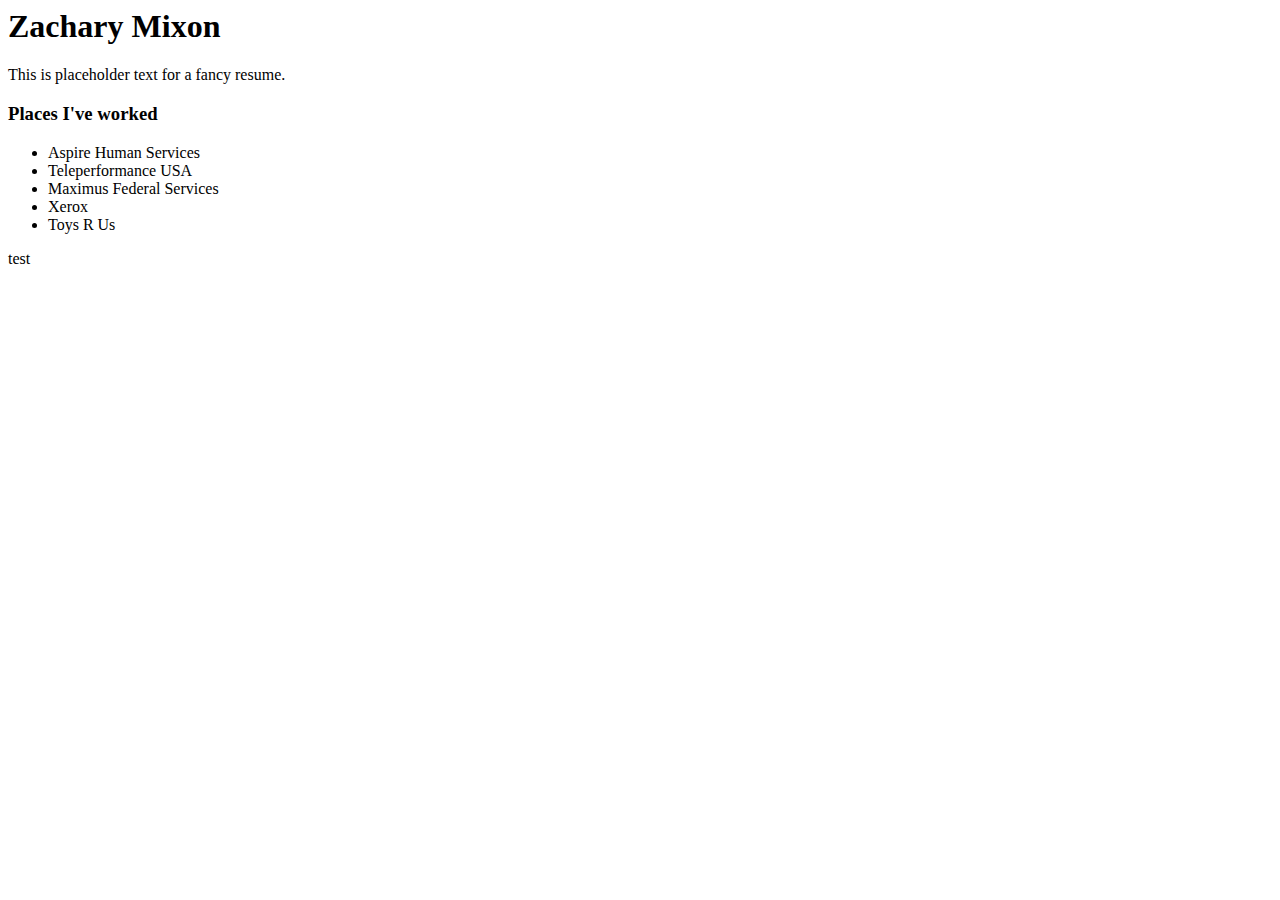
==== index.html @ b0106aad "testing something" ====
<html>
<head>
    <meta charset="UTF-8">
    <title>My Resume</title>
</head>
<body>
    <h1>Zachary Mixon</h1>
    <p>This is placeholder text for a fancy resume.</p>
    <h3>Places I've worked</h3>
    <ul>
        <li>Aspire Human Services</li>
        <li>Teleperformance USA</li>
        <li>Maximus Federal Services</li>
        <li>Xerox</li>
        <li>Toys R Us</li>
    </ul>
    <p>test</p>
</body>
</html>
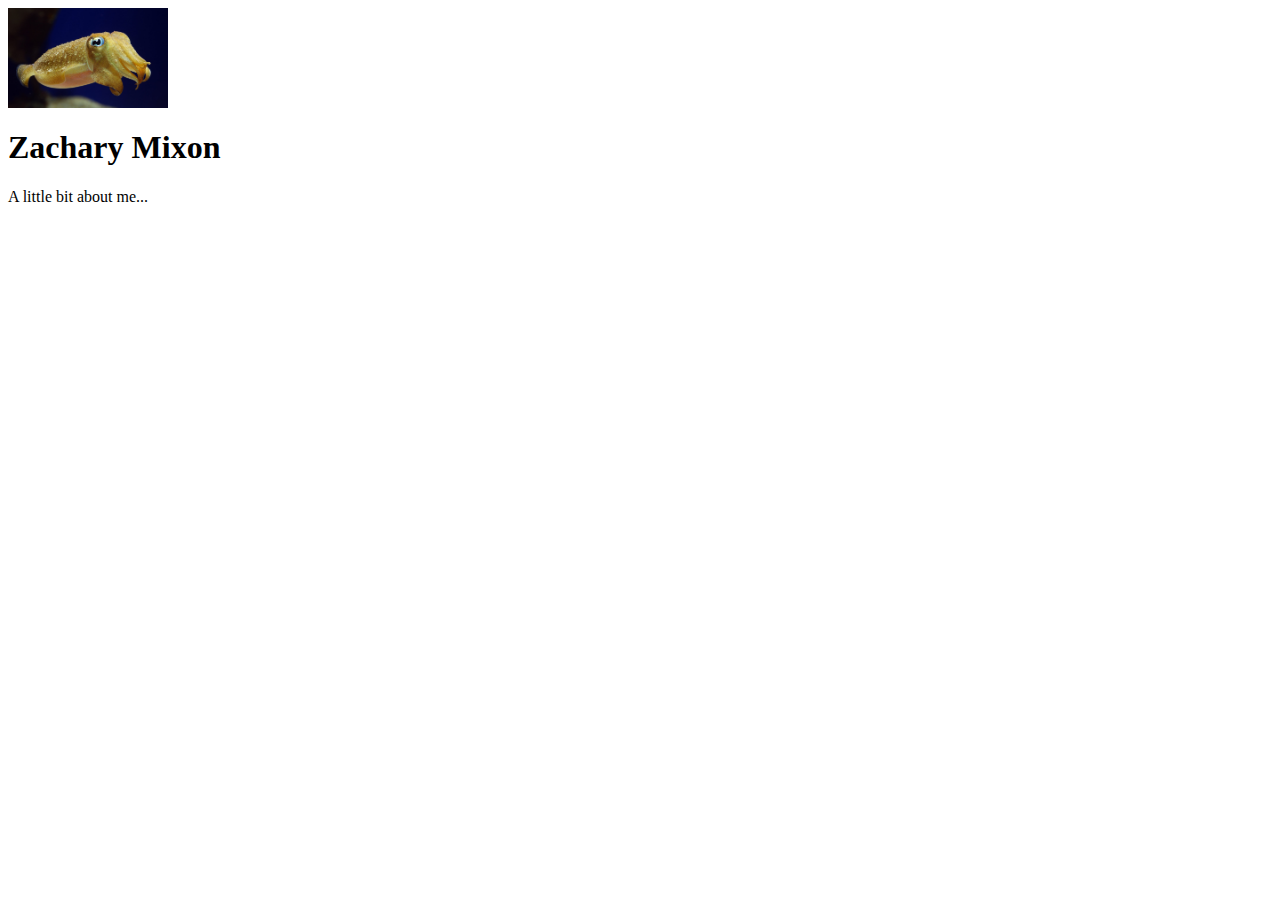
==== commit fa317725: "renamed the image" ====
--- a/index.html
+++ b/index.html
@@ -4,16 +4,10 @@
     <title>My Resume</title>
 </head>
 <body>
-    <h1>Zachary Mixon</h1>
-    <p>This is placeholder text for a fancy resume.</p>
-    <h3>Places I've worked</h3>
-    <ul>
-        <li>Aspire Human Services</li>
-        <li>Teleperformance USA</li>
-        <li>Maximus Federal Services</li>
-        <li>Xerox</li>
-        <li>Toys R Us</li>
-    </ul>
-    <p>test</p>
+    <section id="about">
+        <img src="assets/img/thatMe.jpg" height="100px" alt="Profile Picture" />
+        <h1>Zachary Mixon</h1>
+        <p>A little bit about me...</p>
+    </section>
 </body>
 </html>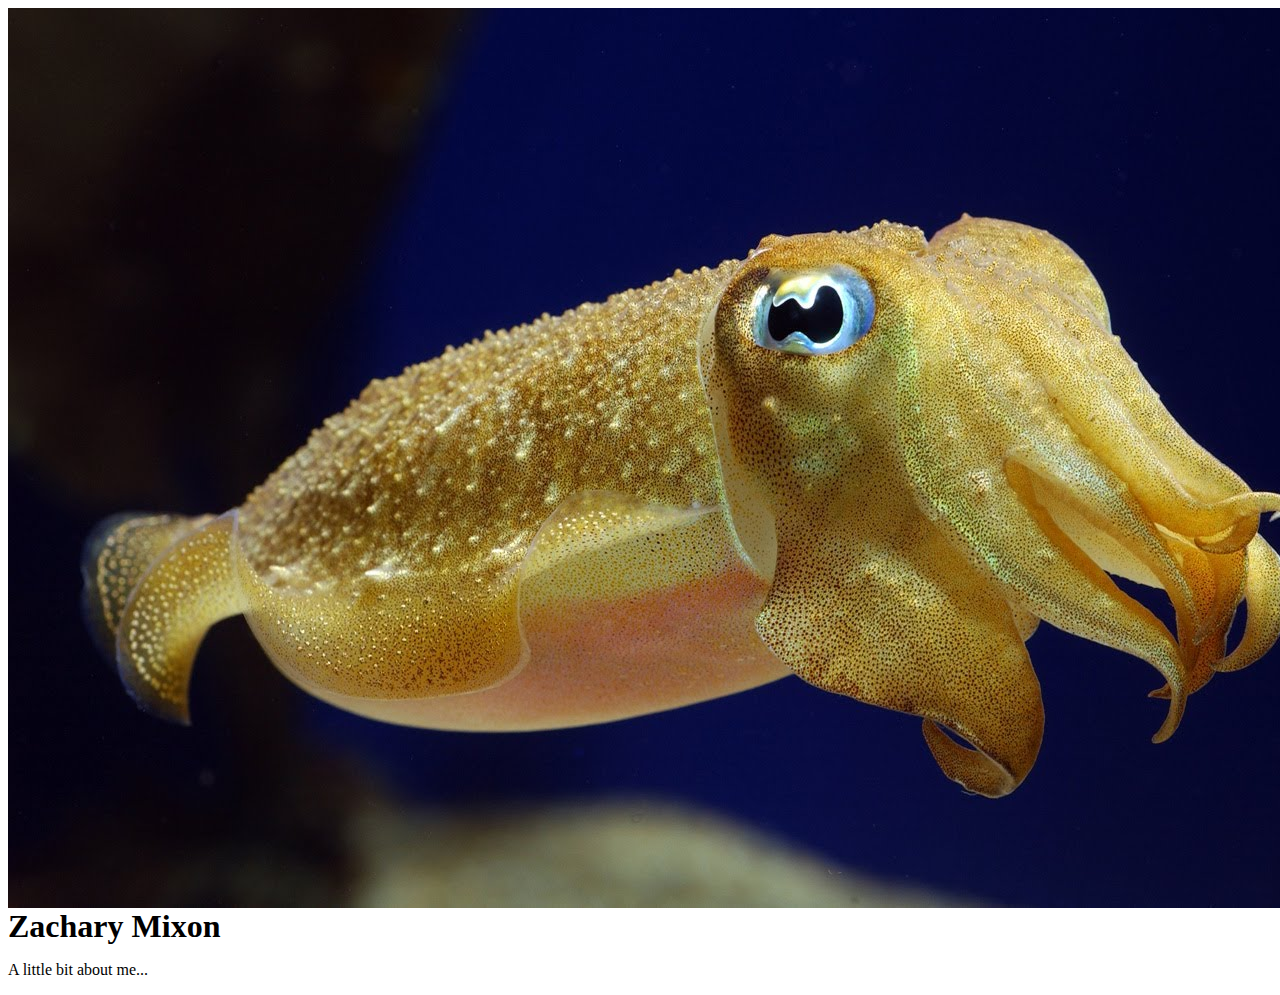
==== commit 4aa14f38: "Minor fix to href" ====
--- a/index.html
+++ b/index.html
@@ -2,12 +2,16 @@
 <head>
     <meta charset="UTF-8">
     <title>My Resume</title>
+    <link rel="stylesheet" href="/assets/styles/style.css">
 </head>
 <body>
-    <section id="about">
-        <img src="assets/img/thatMe.jpg" height="100px" alt="Profile Picture" />
-        <h1>Zachary Mixon</h1>
+    <section name="about">
+        <div class="about">
+            <img class="profile-picture" src="/assets/img/thatMe.jpg" alt="Profile Picture" />
+            <h1 style="display: inline;">Zachary Mixon</h1>
+        </div>
         <p>A little bit about me...</p>
+        
     </section>
 </body>
 </html>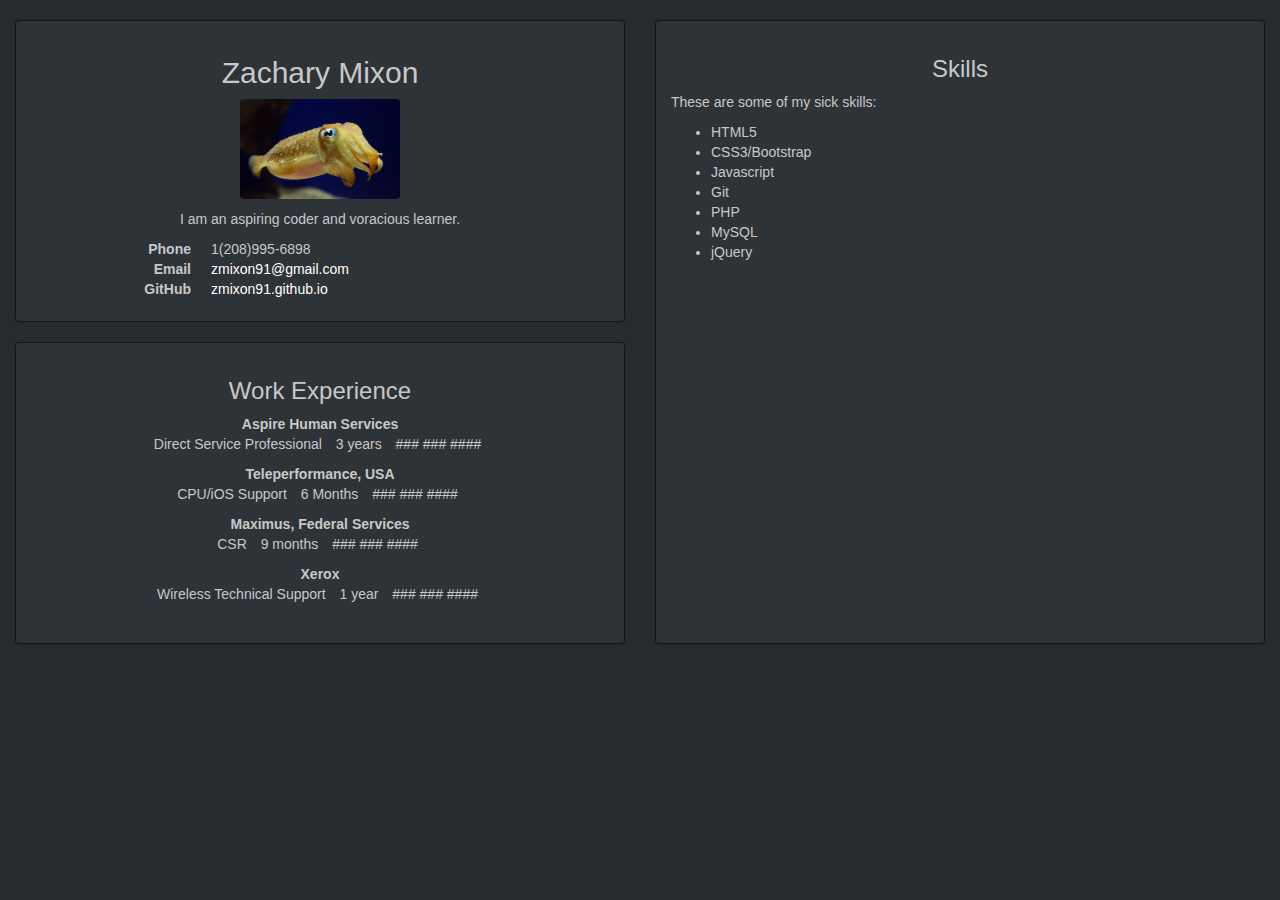
==== commit 404775bf: "Merge pull request #3 from Zmixon91/master" ====
--- a/index.html
+++ b/index.html
@@ -1,17 +1,116 @@
 <html>
+
 <head>
+
     <meta charset="UTF-8">
-    <title>My Resume</title>
-    <link rel="stylesheet" href="/assets/styles/style.css">
+    <title>Resume - Zachary Mixon</title>
+    <!-- Latest compiled and minified CSS -->
+    <link rel="stylesheet" href="assets/styles/custom.bootstrap.css">
+    <link rel="stylesheet" href="assets/styles/style.css">
+
 </head>
+
 <body>
-    <section name="about">
-        <div class="about">
-            <img class="profile-picture" src="/assets/img/thatMe.jpg" alt="Profile Picture" />
-            <h1 style="display: inline;">Zachary Mixon</h1>
+
+    <!--Open Site container-->
+    <div class="container-fluid">
+
+        <!--Open Content container-->
+        <div class="row">
+            <br />
+
+            <!--Col A-->
+            <div class="col-md-6">
+                <!--Open About/Contact container-->
+                <div class="panel panel-default">
+                    <div class="panel-body my-about">
+                        <div class="h2 text-center">Zachary Mixon</div>
+                        <img src="assets/img/thatMe.jpg" alt="IMAGE HERE" class="my-img" />
+                        <p class="strong text-center">I am an aspiring coder and voracious learner.</p>
+                        <dl class="dl-horizontal">
+                            <dt>Phone</dt>
+                            <dd>1(208)995-6898</dd>
+                            <dt>Email</dt>
+                            <dd><a href="mailto:zmixon91@gmail.com">zmixon91@gmail.com</a></dd>
+                            <dt>GitHub</dt>
+                            <dd><a href="http://zmixon91.github.io/resume/index.html">zmixon91.github.io</a></dd>
+                        </dl>
+                    </div>
+                </div>
+                <div class="row">
+                    <div class="col-md-12">
+                        <!--Open About/Contact container-->
+                        <div class="panel panel-default">
+                            <div class="panel-body my-experience text-center">
+                                <div class="h3">Work Experience</div>
+                                <p>
+                                    <dl class="row">
+                                        <dt class="col-md-6 col-md-offset-3">Aspire Human Services</dt>
+                                        <dd class="row">
+                                            <ul class="list-inline">
+                                                <li>Direct Service Professional</li>
+                                                <li>3 years</li>
+                                                <li>### ### ####</li>
+                                            </ul>
+                                        </dd>
+                                        <dt>Teleperformance, USA</dt>
+                                        <dd>
+                                            <ul class="list-inline">
+                                                <li>CPU/iOS Support</li>
+                                                <li>6 Months</li>
+                                                <li>### ### ####</li>
+                                            </ul>
+                                        </dd>
+                                        <dt>Maximus, Federal Services</dt>
+                                        <dd>
+                                            <ul class="list-inline">
+                                                <li>CSR</li>
+                                                <li>9 months</li>
+                                                <li>### ### ####</li>
+                                            </ul>
+                                        </dd>
+                                        <dt>Xerox</dt>
+                                        <dd>
+                                            <ul class="list-inline">
+                                                <li>Wireless Technical Support</li>
+                                                <li>1 year</li>
+                                                <li>### ### ####</li>
+                                            </ul>
+                                        </dd>
+                                    </dl>
+                                </p>
+                            </div>
+                        </div>
+                    </div>
+                </div>
+            </div>
+
+            <!--Col B-->
+            <div class="col-md-6">
+                <!--Open About/Contact container-->
+                <div class="panel panel-default">
+                    <div class="panel-body my-skills">
+                        <div class="h3 text-center">Skills</div>
+                        <p>
+                            These are some of my sick skills:
+                            <ul>
+                                <li>HTML5</li>
+                                <li>CSS3/Bootstrap</li>
+                                <li>Javascript</li>
+                                <li>Git</li>
+                                <li>PHP</li>
+                                <li>MySQL</li>
+                                <li>jQuery</li>
+                            </ul>
+                        </p>
+                    </div>
+                </div>
+            </div>
+
         </div>
-        <p>A little bit about me...</p>
-        
-    </section>
+
+    </div>
+
 </body>
+
 </html>--- a/assets/styles/style.css
+++ b/assets/styles/style.css
@@ -0,0 +1,21 @@
+.my-img {
+    border-radius: 3%;
+    height: 100px;
+    /*width: 100px;*/
+    display: block;
+    margin-left: auto;
+    margin-right: auto;
+    margin-bottom: 10px;
+}
+.my-about {
+    min-height: 300px;
+    max-height: 300px;
+}
+.my-experience {
+    min-height: 300px;
+    max-height: 300px;
+}
+.my-skills {
+    min-height: 621.5px;
+    max-height: 621.5px;
+}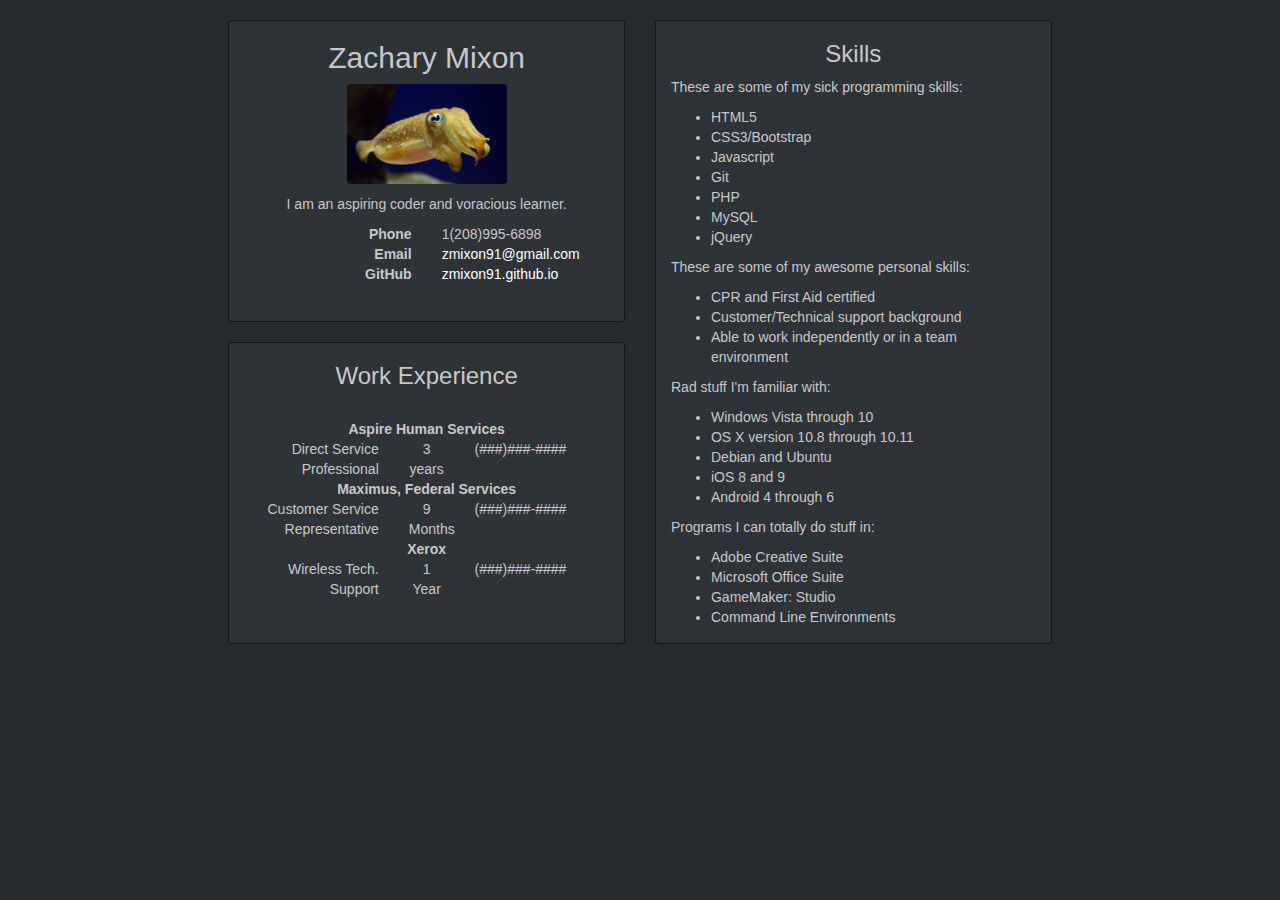
==== commit 46fa6d14: "I actually don't remember what I did. Go me." ====
--- a/index.html
+++ b/index.html
@@ -20,21 +20,33 @@
             <br />
 
             <!--Col A-->
-            <div class="col-md-6">
+            <div class="col-md-6 col-lg-4 col-lg-offset-2">
                 <!--Open About/Contact container-->
                 <div class="panel panel-default">
                     <div class="panel-body my-about">
                         <div class="h2 text-center">Zachary Mixon</div>
                         <img src="assets/img/thatMe.jpg" alt="IMAGE HERE" class="my-img" />
-                        <p class="strong text-center">I am an aspiring coder and voracious learner.</p>
-                        <dl class="dl-horizontal">
-                            <dt>Phone</dt>
-                            <dd>1(208)995-6898</dd>
-                            <dt>Email</dt>
-                            <dd><a href="mailto:zmixon91@gmail.com">zmixon91@gmail.com</a></dd>
-                            <dt>GitHub</dt>
-                            <dd><a href="http://zmixon91.github.io/resume/index.html">zmixon91.github.io</a></dd>
-                        </dl>
+                        <p class="text-center hidden-xs">I am an aspiring coder and voracious learner.</p>
+                        <p class="text-center my-p visible-xs">I am an aspiring coder and voracious learner.</p>
+                        <div class="row">
+                            <div class="col-xs-6 my-list-item text-right">
+                                <ul class="list-unstyled">
+                                    <li>Phone</li>
+                                    <li>Email</li>
+                                    <li>GitHub</li>
+                                </ul>
+                            </div>
+                            <div class="col-xs-6">
+                                <ul class="list-unstyled">
+                                    <li class="hidden-xs">1(208)995-6898</li>
+                                    <li class="visible-xs">2089956898</li>
+                                    <li class="hidden-xs"><a href="mailto:zmixon91@gmail.com">zmixon91@gmail.com</a></li>
+                                    <li class="visible-xs"><a href="mailto:zmixon91@gmail.com">Link</a></li>
+                                    <li class="hidden-xs"><a href="http://zmixon91.github.io/resume/index.html">zmixon91.github.io</a></li>
+                                    <li class="visible-xs"><a href="http://zmixon91.github.io/resume/index.html">Link</a></li>
+                                </ul>
+                            </div>
+                        </div>
                     </div>
                 </div>
                 <div class="row">
@@ -43,42 +55,56 @@
                         <div class="panel panel-default">
                             <div class="panel-body my-experience text-center">
                                 <div class="h3">Work Experience</div>
-                                <p>
-                                    <dl class="row">
-                                        <dt class="col-md-6 col-md-offset-3">Aspire Human Services</dt>
-                                        <dd class="row">
-                                            <ul class="list-inline">
-                                                <li>Direct Service Professional</li>
-                                                <li>3 years</li>
-                                                <li>### ### ####</li>
-                                            </ul>
-                                        </dd>
-                                        <dt>Teleperformance, USA</dt>
-                                        <dd>
-                                            <ul class="list-inline">
-                                                <li>CPU/iOS Support</li>
-                                                <li>6 Months</li>
-                                                <li>### ### ####</li>
-                                            </ul>
-                                        </dd>
-                                        <dt>Maximus, Federal Services</dt>
-                                        <dd>
-                                            <ul class="list-inline">
-                                                <li>CSR</li>
-                                                <li>9 months</li>
-                                                <li>### ### ####</li>
-                                            </ul>
-                                        </dd>
-                                        <dt>Xerox</dt>
-                                        <dd>
-                                            <ul class="list-inline">
-                                                <li>Wireless Technical Support</li>
-                                                <li>1 year</li>
-                                                <li>### ### ####</li>
-                                            </ul>
-                                        </dd>
-                                    </dl>
-                                </p>
+                                <dl class="row">
+                                    <div class="my-work2"></div>
+                                    <dt class="clearfix text-center">Aspire Human Services</dt>
+                                    <dd>
+                                        <div class="col-xs-5 text-right">
+                                            <span class="hidden-xs">Direct Service Professional</span>
+                                            <span class="visible-xs">DSP</span>
+                                        </div>
+                                        <div class="col-xs-2 text-center">
+                                            <span class="hidden-xs">3 years</span>
+                                            <span class="visible-xs">3Y</span>
+                                        </div>
+                                        <div class="col-xs-5  text-left">
+                                            <span class="hidden-xs">(###)###-####</span>
+                                            <span class="visible-xs"><a href="tel:">(#)</a></span>
+                                        </div>
+                                    </dd>
+                                    <div class="my-work"></div>
+                                    <dt class="clearfix text-center">Maximus, Federal Services</dt>
+                                    <dd>
+                                        <div class="col-xs-5 text-right">
+                                            <span class="hidden-xs">Customer Service Representative</span>
+                                            <span class="visible-xs">CSR</span>
+                                        </div>
+                                        <div class="col-xs-2 text-center">
+                                            <span class="hidden-xs">9 Months</span>
+                                            <span class="visible-xs">9M</span>
+                                        </div>
+                                        <div class="col-xs-5 text-left">
+                                            <span class="hidden-xs">(###)###-####</span>
+                                            <span class="visible-xs"><a href="tel:">(#)</a></span>
+                                        </div>
+                                    </dd>
+                                    <div class="my-work"></div>
+                                    <dt class="clearfix text-center">Xerox</dt>
+                                    <dd>
+                                        <div class="col-xs-5 text-right">
+                                            <span class="hidden-xs">Wireless Tech. Support</span>
+                                            <span class="visible-xs">TS</span>
+                                        </div>
+                                        <div class="col-xs-2 text-center">
+                                            <span class="hidden-xs">1 Year</span>
+                                            <span class="visible-xs">1Y</span>
+                                        </div>
+                                        <div class="col-xs-5 text-left">
+                                            <span class="hidden-xs">(###)###-####</span>
+                                            <span class="visible-xs"><a href="tel:">(#)</a></span>
+                                        </div>
+                                    </dd>
+                                </dl>
                             </div>
                         </div>
                     </div>
@@ -86,13 +112,13 @@
             </div>
 
             <!--Col B-->
-            <div class="col-md-6">
+            <div class="col-md-6 col-lg-4">
                 <!--Open About/Contact container-->
                 <div class="panel panel-default">
                     <div class="panel-body my-skills">
                         <div class="h3 text-center">Skills</div>
                         <p>
-                            These are some of my sick skills:
+                            These are some of my sick programming skills:
                             <ul>
                                 <li>HTML5</li>
                                 <li>CSS3/Bootstrap</li>
@@ -101,6 +127,33 @@
                                 <li>PHP</li>
                                 <li>MySQL</li>
                                 <li>jQuery</li>
+                            </ul>
+                        </p>
+                        <p>
+                            These are some of my awesome personal skills:
+                            <ul>
+                                <li>CPR and First Aid certified</li>
+                                <li>Customer/Technical support background</li>
+                                <li>Able to work independently or in a team environment</li>
+                            </ul>
+                        </p>
+                        <p>
+                            Rad stuff I'm familiar with:
+                            <ul>
+                                <li>Windows Vista through 10</li>
+                                <li>OS X version 10.8 through 10.11</li>
+                                <li>Debian and Ubuntu</li>
+                                <li>iOS 8 and 9</li>
+                                <li>Android 4 through 6</li>
+                            </ul>
+                        </p>
+                        <p>
+                            Programs I can totally do stuff in:
+                            <ul>
+                                <li>Adobe Creative Suite</li>
+                                <li>Microsoft Office Suite</li>
+                                <li>GameMaker: Studio</li>
+                                <li>Command Line Environments</li>
                             </ul>
                         </p>
                     </div>
--- a/assets/styles/style.css
+++ b/assets/styles/style.css
@@ -1,7 +1,6 @@
 .my-img {
     border-radius: 3%;
     height: 100px;
-    /*width: 100px;*/
     display: block;
     margin-left: auto;
     margin-right: auto;
@@ -10,12 +9,27 @@
 .my-about {
     min-height: 300px;
     max-height: 300px;
+    padding-top: 0px;
 }
 .my-experience {
     min-height: 300px;
     max-height: 300px;
+    padding-top: 0px;
 }
 .my-skills {
     min-height: 621.5px;
     max-height: 621.5px;
+    padding-top: 0px;
+}
+.my-list-item {
+    font-weight: bold;
+}
+.my-work {
+    margin-top: 40px;
+}
+.my-work2 {
+    margin-top: 20px;
+}
+.my-p {
+    margin-bottom: 0px !important;
 }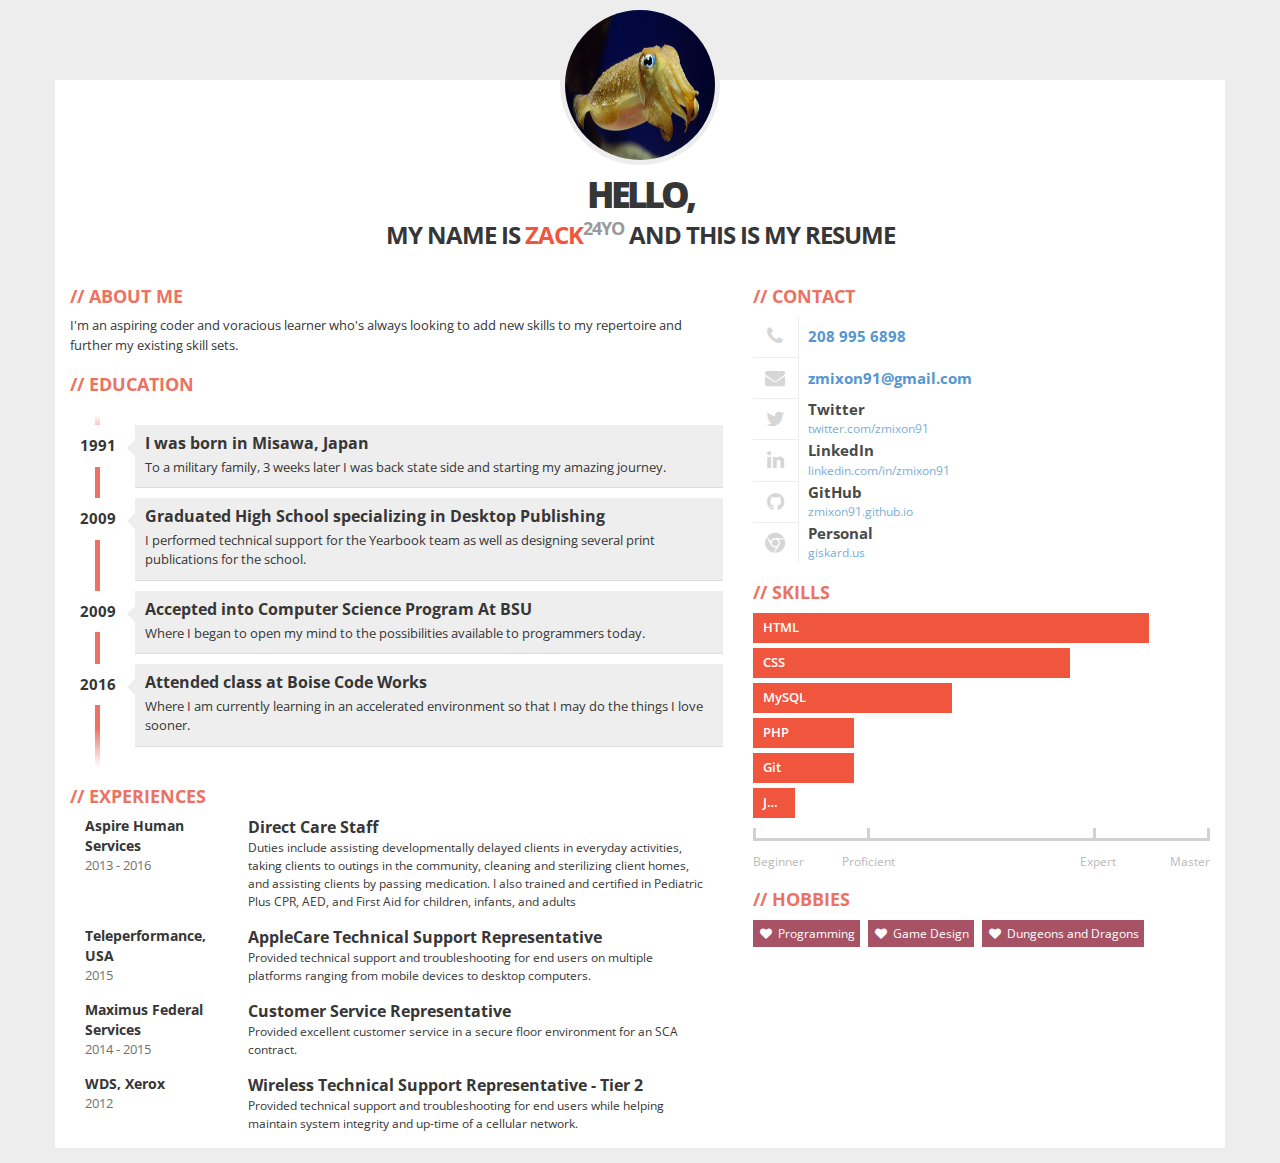
==== commit 9ebbc8d0: "Borrowed a theme, old design was neat but not appealing" ====
--- a/index.html
+++ b/index.html
@@ -1,169 +1,185 @@
-<html>
-
-<head>
-
-    <meta charset="UTF-8">
+<!DOCTYPE html>
+<html lang="en">
+  <head>
+    <meta charset="utf-8">
+    <meta http-equiv="X-UA-Compatible" content="IE=edge,chrome=1" />
+    <meta name="viewport" content="width=device-width, initial-scale=1">
     <title>Resume - Zachary Mixon</title>
-    <!-- Latest compiled and minified CSS -->
-    <link rel="stylesheet" href="assets/styles/custom.bootstrap.css">
-    <link rel="stylesheet" href="assets/styles/style.css">
-
-</head>
-
-<body>
-
-    <!--Open Site container-->
-    <div class="container-fluid">
-
-        <!--Open Content container-->
-        <div class="row">
-            <br />
-
-            <!--Col A-->
-            <div class="col-md-6 col-lg-4 col-lg-offset-2">
-                <!--Open About/Contact container-->
-                <div class="panel panel-default">
-                    <div class="panel-body my-about">
-                        <div class="h2 text-center">Zachary Mixon</div>
-                        <img src="assets/img/thatMe.jpg" alt="IMAGE HERE" class="my-img" />
-                        <p class="text-center hidden-xs">I am an aspiring coder and voracious learner.</p>
-                        <p class="text-center my-p visible-xs">I am an aspiring coder and voracious learner.</p>
-                        <div class="row">
-                            <div class="col-xs-6 my-list-item text-right">
-                                <ul class="list-unstyled">
-                                    <li>Phone</li>
-                                    <li>Email</li>
-                                    <li>GitHub</li>
-                                </ul>
-                            </div>
-                            <div class="col-xs-6">
-                                <ul class="list-unstyled">
-                                    <li class="hidden-xs">1(208)995-6898</li>
-                                    <li class="visible-xs">2089956898</li>
-                                    <li class="hidden-xs"><a href="mailto:zmixon91@gmail.com">zmixon91@gmail.com</a></li>
-                                    <li class="visible-xs"><a href="mailto:zmixon91@gmail.com">Link</a></li>
-                                    <li class="hidden-xs"><a href="http://zmixon91.github.io/resume/index.html">zmixon91.github.io</a></li>
-                                    <li class="visible-xs"><a href="http://zmixon91.github.io/resume/index.html">Link</a></li>
-                                </ul>
-                            </div>
-                        </div>
-                    </div>
+    <link href="assets/styles/bootstrap.min.css" rel="stylesheet">
+    <link rel="stylesheet" href="https://maxcdn.bootstrapcdn.com/font-awesome/4.5.0/css/font-awesome.min.css">
+    <link href="assets/styles/main.css" rel="stylesheet">
+    <!--[if lt IE 9]>
+      <script src="js/html5shiv.js"></script>
+      <script src="js/respond.min.js"></script>
+    <![endif]-->
+  </head>
+  <body>
+    <div class="container">
+      <div class="row">
+        <div class="col-xs-12">
+          <div id="photo-header" class="text-center">
+            <!-- PHOTO (AVATAR) -->
+            <div id="photo">
+              <img src="assets/img/thatMe.jpg" alt="avatar">
+            </div>
+            <div id="text-header">
+              <h1>Hello,<br> my name is <span>Zack</span><sup>24yo</sup> and this is my resume</h1>
+            </div>
+          </div>
+        </div>
+      </div>
+      <div class="row">
+        <div class="col-xs-12 col-sm-7">
+          <!-- ABOUT ME -->
+          <div class="box">
+            <h2>About Me</h2>
+            <p>I'm an aspiring coder and voracious learner who's always looking to add new skills to my repertoire and further my existing skill sets.</p>
+          </div>
+          <!-- EDUCATION -->
+          <div class="box">
+            <h2>Education</h2>
+            <ul id="education" class="clearfix">
+              <li>
+                <div class="year pull-left">1991</div>
+                <div class="description pull-right">
+                  <h3>I was born in Misawa, Japan</h3>
+                  <p>To a military family, 3 weeks later I was back state side and starting my amazing journey.</p>
                 </div>
-                <div class="row">
-                    <div class="col-md-12">
-                        <!--Open About/Contact container-->
-                        <div class="panel panel-default">
-                            <div class="panel-body my-experience text-center">
-                                <div class="h3">Work Experience</div>
-                                <dl class="row">
-                                    <div class="my-work2"></div>
-                                    <dt class="clearfix text-center">Aspire Human Services</dt>
-                                    <dd>
-                                        <div class="col-xs-5 text-right">
-                                            <span class="hidden-xs">Direct Service Professional</span>
-                                            <span class="visible-xs">DSP</span>
-                                        </div>
-                                        <div class="col-xs-2 text-center">
-                                            <span class="hidden-xs">3 years</span>
-                                            <span class="visible-xs">3Y</span>
-                                        </div>
-                                        <div class="col-xs-5  text-left">
-                                            <span class="hidden-xs">(###)###-####</span>
-                                            <span class="visible-xs"><a href="tel:">(#)</a></span>
-                                        </div>
-                                    </dd>
-                                    <div class="my-work"></div>
-                                    <dt class="clearfix text-center">Maximus, Federal Services</dt>
-                                    <dd>
-                                        <div class="col-xs-5 text-right">
-                                            <span class="hidden-xs">Customer Service Representative</span>
-                                            <span class="visible-xs">CSR</span>
-                                        </div>
-                                        <div class="col-xs-2 text-center">
-                                            <span class="hidden-xs">9 Months</span>
-                                            <span class="visible-xs">9M</span>
-                                        </div>
-                                        <div class="col-xs-5 text-left">
-                                            <span class="hidden-xs">(###)###-####</span>
-                                            <span class="visible-xs"><a href="tel:">(#)</a></span>
-                                        </div>
-                                    </dd>
-                                    <div class="my-work"></div>
-                                    <dt class="clearfix text-center">Xerox</dt>
-                                    <dd>
-                                        <div class="col-xs-5 text-right">
-                                            <span class="hidden-xs">Wireless Tech. Support</span>
-                                            <span class="visible-xs">TS</span>
-                                        </div>
-                                        <div class="col-xs-2 text-center">
-                                            <span class="hidden-xs">1 Year</span>
-                                            <span class="visible-xs">1Y</span>
-                                        </div>
-                                        <div class="col-xs-5 text-left">
-                                            <span class="hidden-xs">(###)###-####</span>
-                                            <span class="visible-xs"><a href="tel:">(#)</a></span>
-                                        </div>
-                                    </dd>
-                                </dl>
-                            </div>
-                        </div>
-                    </div>
+              </li>
+              <li>
+                <div class="year pull-left">2009</div>
+                <div class="description pull-right">
+                  <h3>Graduated High School specializing in Desktop Publishing</h3>
+                  <p>I performed technical support for the Yearbook team as well as designing several print publications for the school.</p>
                 </div>
+              </li>
+              <li>
+                <div class="year pull-left">2009</div>
+                <div class="description pull-right">
+                  <h3>Accepted into Computer Science Program At BSU</h3>
+                  <p>Where I began to open my mind to the possibilities available to programmers today.</p>
+                </div>
+              </li>
+              <li>
+                <div class="year pull-left">2016</div>
+                <div class="description pull-right">
+                  <h3>Attended class at Boise Code Works</h3>
+                  <p>Where I am currently learning in an accelerated environment so that I may do the things I love sooner.</p>
+                </div>
+              </li>
+            </ul>
+          </div>
+          <!-- EXPERIENCES -->
+          <div class="box">
+            <h2>Experiences</h2>
+            <div class="job clearfix">
+              <div class="col-xs-3">
+                <div class="where">Aspire Human Services</div>
+                <div class="year">2013 - 2016</div>
+              </div>
+              <div class="col-xs-9">
+                <div class="profession">Direct Care Staff</div>
+                <div class="description">Duties include assisting developmentally delayed clients in everyday activities, taking clients to outings in the community, cleaning and sterilizing client homes, and assisting clients by passing medication. I also trained and certified in Pediatric Plus CPR, AED, and First Aid for children, infants, and adults</div>
+              </div>
             </div>
-
-            <!--Col B-->
-            <div class="col-md-6 col-lg-4">
-                <!--Open About/Contact container-->
-                <div class="panel panel-default">
-                    <div class="panel-body my-skills">
-                        <div class="h3 text-center">Skills</div>
-                        <p>
-                            These are some of my sick programming skills:
-                            <ul>
-                                <li>HTML5</li>
-                                <li>CSS3/Bootstrap</li>
-                                <li>Javascript</li>
-                                <li>Git</li>
-                                <li>PHP</li>
-                                <li>MySQL</li>
-                                <li>jQuery</li>
-                            </ul>
-                        </p>
-                        <p>
-                            These are some of my awesome personal skills:
-                            <ul>
-                                <li>CPR and First Aid certified</li>
-                                <li>Customer/Technical support background</li>
-                                <li>Able to work independently or in a team environment</li>
-                            </ul>
-                        </p>
-                        <p>
-                            Rad stuff I'm familiar with:
-                            <ul>
-                                <li>Windows Vista through 10</li>
-                                <li>OS X version 10.8 through 10.11</li>
-                                <li>Debian and Ubuntu</li>
-                                <li>iOS 8 and 9</li>
-                                <li>Android 4 through 6</li>
-                            </ul>
-                        </p>
-                        <p>
-                            Programs I can totally do stuff in:
-                            <ul>
-                                <li>Adobe Creative Suite</li>
-                                <li>Microsoft Office Suite</li>
-                                <li>GameMaker: Studio</li>
-                                <li>Command Line Environments</li>
-                            </ul>
-                        </p>
-                    </div>
-                </div>
+            <div class="job clearfix">
+              <div class="col-xs-3">
+                <div class="where">Teleperformance, USA</div>
+                <div class="year">2015</div>
+              </div>
+              <div class="col-xs-9">
+                <div class="profession">AppleCare Technical Support Representative</div>
+                <div class="description">Provided technical support and troubleshooting for end users on multiple platforms ranging from mobile devices to desktop computers.</div>
+              </div>
             </div>
-
+            <div class="job clearfix">
+              <div class="col-xs-3">
+                <div class="where">Maximus Federal Services</div>
+                <div class="year">2014 - 2015</div>
+              </div>
+              <div class="col-xs-9">
+                <div class="profession">Customer Service Representative</div>
+                <div class="description">Provided excellent customer service in a secure floor environment for an SCA contract.</div>
+              </div>
+            </div>
+            <div class="job clearfix">
+              <div class="col-xs-3">
+                <div class="where">WDS, Xerox</div>
+                <div class="year">2012</div>
+              </div>
+              <div class="col-xs-9">
+                <div class="profession">Wireless Technical Support Representative - Tier 2</div>
+                <div class="description">Provided technical support and troubleshooting for end users while helping maintain system integrity and up-time of a cellular network.</div>
+              </div>
+            </div>
+          </div>
         </div>
-
+        <div class="col-xs-12 col-sm-5">
+          <!-- CONTACT -->
+          <div class="box clearfix">
+            <h2>Contact</h2>
+            <div class="contact-item">
+              <div class="icon pull-left text-center"><span class="fa fa-phone fa-fw"></span></div>
+              <div class="title only pull-right"><a href="tel:12089956898">208 995 6898</a></div>
+            </div>
+            <div class="contact-item">
+              <div class="icon pull-left text-center"><span class="fa fa-envelope fa-fw"></span></div>
+              <div class="title only pull-right"><a href="mailto:zmixon91@gmail.com">zmixon91@gmail.com</a></div>
+            </div>
+            <div class="contact-item">
+              <div class="icon pull-left text-center"><span class="fa fa-twitter fa-fw"></span></div>
+              <div class="title pull-right">Twitter</div>
+              <div class="description pull-right"><a href="https://www.twitter.com/zmixon91">twitter.com/zmixon91</a></div>
+            </div>
+            <div class="contact-item">
+              <div class="icon pull-left text-center"><span class="fa fa-linkedin fa-fw"></span></div>
+              <div class="title pull-right">LinkedIn</div>
+              <div class="description pull-right"><a href="https://www.linkedin.com/in/zmixon91">linkedin.com/in/zmixon91</a></div>
+            </div>
+            <div class="contact-item">
+              <div class="icon pull-left text-center"><span class="fa fa-github fa-fw"></span></div>
+              <div class="title pull-right">GitHub</div>
+              <div class="description pull-right"><a href="https://zmixon91.github.io">zmixon91.github.io</a></div>
+            </div>
+            <div class="contact-item">
+              <div class="icon pull-left text-center"><span class="fa fa-chrome fa-fw"></span></div>
+              <div class="title pull-right">Personal</div>
+              <div class="description pull-right"><a href="http://giskard.us">giskard.us</a></div>
+            </div>
+          </div>
+          <!-- SKILLS -->
+          <div class="box">
+            <h2>Skills</h2>
+            <div class="skills">
+              <div class="item-skills" data-percent="1.00">HTML</div>
+              <div class="item-skills" data-percent="0.80">CSS</div>
+              <div class="item-skills" data-percent="0.50">MySQL</div>
+              <div class="item-skills" data-percent="0.25">PHP</div>
+              <div class="item-skills" data-percent="0.25">Git</div>
+              <div class="item-skills" data-percent="0.10">JavaScript</div>
+              <div class="skills-legend clearfix">
+                <div class="legend-left legend">Beginner</div>
+                <div class="legend-left legend"><span>Proficient</span></div>
+                <div class="legend-right legend"><span>Expert</span></div>
+                <div class="legend-right legend">Master</div>
+              </div>
+            </div>
+          </div>
+          <!-- HOBBIES -->
+          <div class="box">
+            <h2>Hobbies</h2>
+            <div class="hobby">Programming</div>
+            <div class="hobby">Game Design</div>
+            <div class="hobby">Dungeons and Dragons</div>
+          </div>
+        </div>
+      </div>
     </div>
-
-</body>
-
+    <!-- JQUERY -->
+    <script src="assets/js/jquery.min.js"></script>
+    <!-- BOOTSTRAP -->
+    <script src="assets/js/bootstrap.min.js"></script>
+    <!-- SCRIPTS -->
+    <script src="assets/js/scripts.js"></script>
+  </body>
 </html>--- a/assets/styles/main.css
+++ b/assets/styles/main.css
@@ -0,0 +1,355 @@
+/*******************************************
+3ColorResume
+Author: office@kamsolutions.pl
+*******************************************/
+/*******************************************
+FONTS
+*******************************************/
+@import url(http://fonts.googleapis.com/css?family=Open+Sans:400,600,700,800);
+/*******************************************
+SETTINGS
+*******************************************/
+@charset "utf-8";
+@-webkit-viewport   { width: device-width; }
+@-moz-viewport      { width: device-width; }
+@-ms-viewport       { width: device-width; }
+@-o-viewport        { width: device-width; }
+@viewport           { width: device-width; }
+/*******************************************
+BODY
+*******************************************/
+body{
+  font-family: 'Open Sans', Arial, Tahoma;
+  font-weight: 400;
+  font-size: 1em;
+  color: #363636;
+  background: #ededed;
+}
+/*******************************************
+CONTAINER
+*******************************************/
+.container{
+  margin-top: 80px;
+  margin-bottom: 15px;
+  background: #fff;
+}
+/*******************************************
+PHOTO (AVATAR)
+*******************************************/
+#photo-header{
+  margin-top: -75px;
+}
+#photo{
+  width: 160px;
+  height: 160px;
+  border-radius: 50%;
+  overflow: hidden;
+  padding: 5px;
+  background: #ededed;
+  display: inline-block;
+}
+#photo img{
+  width: 150px;
+  height: 150px;
+  border-radius: 50%;
+}
+#text-header h1{
+  margin: 0;
+  padding: 0;
+  font-size: 2.4em;
+  font-weight: 700;
+  text-transform: uppercase;
+  letter-spacing: -1px;
+}
+#text-header h1::first-line{
+  font-size: 1.5em;
+  letter-spacing: -4px;
+  font-weight: 800;
+  line-height: 1.5em;
+}
+#text-header h1 span{
+  color: #F0563D;
+}
+#text-header h1 sup{
+  opacity: 0.5;
+}
+#text-header:after{
+  width: 100%;
+  height: 3px;
+  background: url(../img/line.png);
+  margin-top: 15px;
+  content: '';
+  display: block;
+}
+/*******************************************
+DEFAULT BOX
+*******************************************/
+.box{
+  margin-bottom: 15px;
+}
+.box h2{
+  color: #EC7263;
+  font-size: 1.8em;
+  font-weight: 700;
+  text-transform: uppercase;
+}
+.box h2:before{
+  content: '//';
+  margin-right: 5px;
+}
+.box p{
+  font-size: 1.3em;
+  line-height: 1.5em;
+}
+/*******************************************
+EDUCATION
+*******************************************/
+#education{
+  margin-top: 20px;
+  position: relative;
+  padding: 1em 0;
+  list-style: none;
+}
+#education:before {
+  width: 5px;
+  height: 100%;
+  position: absolute;
+  left: 25px;
+  top: 0;
+  content: ' ';
+  display: block;
+  background: #ec7263;
+  background: -moz-linear-gradient(top,  #ffffff 0%, #ec7263 7%, #ec7263 89%, #ffffff 100%);
+  background: -webkit-gradient(linear, left top, left bottom, color-stop(0%,#ffffff), color-stop(7%,#ec7263), color-stop(89%,#ec7263), color-stop(100%,#ffffff));
+  background: -webkit-linear-gradient(top,  #ffffff 0%,#ec7263 7%,#ec7263 89%,#ffffff 100%);
+  background: -o-linear-gradient(top,  #ffffff 0%,#ec7263 7%,#ec7263 89%,#ffffff 100%);
+  background: -ms-linear-gradient(top,  #ffffff 0%,#ec7263 7%,#ec7263 89%,#ffffff 100%);
+  background: linear-gradient(to bottom,  #ffffff 0%,#ec7263 7%,#ec7263 89%,#ffffff 100%);
+  filter: progid:DXImageTransform.Microsoft.gradient( startColorstr='#ffffff', endColorstr='#ffffff',GradientType=0 );
+}
+#education li{
+  width: 100%;
+  z-index: 2;
+  position: relative;
+  float: left;
+}
+#education .year{
+  width: 10%;
+  background: #fff;
+  padding: 10px;
+  font-size: 1.5em;
+  font-weight: 700;
+  display: inline-block;
+}
+#education .description{
+  width: 80%;
+  display: inline-block;
+  background: #eee;
+  margin-bottom: 10px;
+  position: relative;
+  padding: 10px 10px 0 10px;
+  border-bottom: 1px solid #ddd;
+}
+#education .description:after {
+  content: '';
+  position: absolute;
+  top: 15px;
+  right: 0;
+  left: -16px;
+  height: 0;
+  width: 0;
+  border: solid transparent;
+  border-right-color: #eee;
+  border-width: 8px;
+  pointer-events: none;
+}
+#education .description h3{
+  font-size: 1.6em;
+  margin: 0;
+  padding: 0;
+  font-weight: 700;
+}
+#education .description p{
+  font-size: 1.3em;
+  margin-top: 5px;
+  padding: 0;
+}
+/*******************************************
+EXPERIENCES
+*******************************************/
+.job{
+  margin-bottom: 15px;
+}
+.job .where{
+  font-size: 1.4em;
+  font-weight: bold;
+}
+.job .year{
+  font-size: 1.3em;
+  opacity: 0.7;
+}
+.job .profession{
+  font-size: 1.6em;
+  font-weight: bold;
+}
+.job .description{
+  font-size: 1.2em;
+  line-height: 1.5em;
+}
+/*******************************************
+CONTACT
+*******************************************/
+.contact-item{
+  width: 100%;
+  float: left;
+}
+.contact-item .icon{
+  padding: 10px;
+  border-right: 1px solid #aaa;
+  border-bottom: 1px solid #aaa;
+  opacity: 0.2;
+}
+.contact-item:last-child .icon{
+  border-bottom: none;
+}
+.contact-item .fa{
+  font-size: 2em;
+}
+.contact-item .title{
+  width: 80%;
+  width: calc(100% - 55px);
+  font-size: 1.5em;
+  font-weight: 700;
+  opacity: 0.9;
+}
+.contact-item .title.only{
+  margin-top: 10px;
+}
+.contact-item .description{
+  width: 80%;
+  width: calc(100% - 55px);
+  font-size: 1.2em;
+  opacity: 0.7;
+}
+/*******************************************
+SKILLS
+*******************************************/
+.item-skills{
+  height: 30px;
+  background: #F0563D;
+  color: #fff;
+  padding: 5px 10px;
+  margin-bottom: 5px;
+  white-space: nowrap;
+  overflow: hidden;
+  text-overflow: ellipsis;
+  font-size: 1.3em;
+  font-weight: 600;
+}
+.skills-legend{
+  margin-top: 20px;
+  opacity: 0.8;
+}
+.skills-legend:before{
+  width: 100%;
+  height: 3px;
+  position: relative;
+  content: ' ';
+  display: block;
+  margin-bottom: -13px;
+  background: #c6c6c6;
+}
+.skills-legend div{
+  width: 25%;
+  display: inline-block;
+  font-size: 1.2em;
+  color: #a9a9a9;
+  float: left;
+}
+.legend:before{
+  width: 3px;
+  height: 10px;
+  position: relative;
+  content: ' ';
+  display: block;
+  margin: auto;
+  margin-bottom: 15px;
+  background: #c6c6c6;
+}
+.legend-left.legend:before{
+  margin-left: 0;
+}
+.legend-right.legend:before{
+  margin-right: 0;
+}
+.legend-left:nth-child(2) span{
+  margin-left: -25px;
+}
+.legend-right:nth-child(3) span{
+  margin-right: -20px;
+}
+.legend-right{
+  text-align: right;
+}
+/*******************************************
+LANGUAGES
+*******************************************/
+#language-skills .skill{
+  font-size: 1.3em;
+  margin: 10px 0;
+  padding-bottom: 10px;
+  border-bottom: 1px solid #eee;
+}
+#language-skills .skill .icons{
+  width: 111px;
+  height: 14px;
+  background: url(../img/star-grey.png) no-repeat;
+}
+#language-skills .skill .icons-red{
+  background: url(../img/star-red.png) no-repeat;
+}
+/*******************************************
+HOBBIES
+*******************************************/
+.hobby{
+  color: #fff;
+  display: inline-block;
+  margin-right: 5px;
+  margin-bottom: 5px;
+  padding: 5px 5px 5px 25px;
+  background: #A75265;
+  position: relative;
+  font-size: 1.2em;
+}
+.hobby:before{
+  content: "\f004";
+  font-family: FontAwesome;
+  font-style: normal;
+  font-weight: normal;
+  position: absolute;
+  top: 6px;
+  left: 7px;
+}
+/*******************************************
+MEDIA
+*******************************************/
+@media (min-width: 500px) {
+  #education .description{
+    width: 85%;
+  }
+}
+@media (min-width: 768px) {
+  #education .description{
+    width: 85%;
+  }
+}
+@media (min-width: 992px) {
+  #education .description{
+    width: 87%;
+  }
+}
+@media (min-width: 1200px) {
+  #education .description{
+    width: 90%;
+  }
+}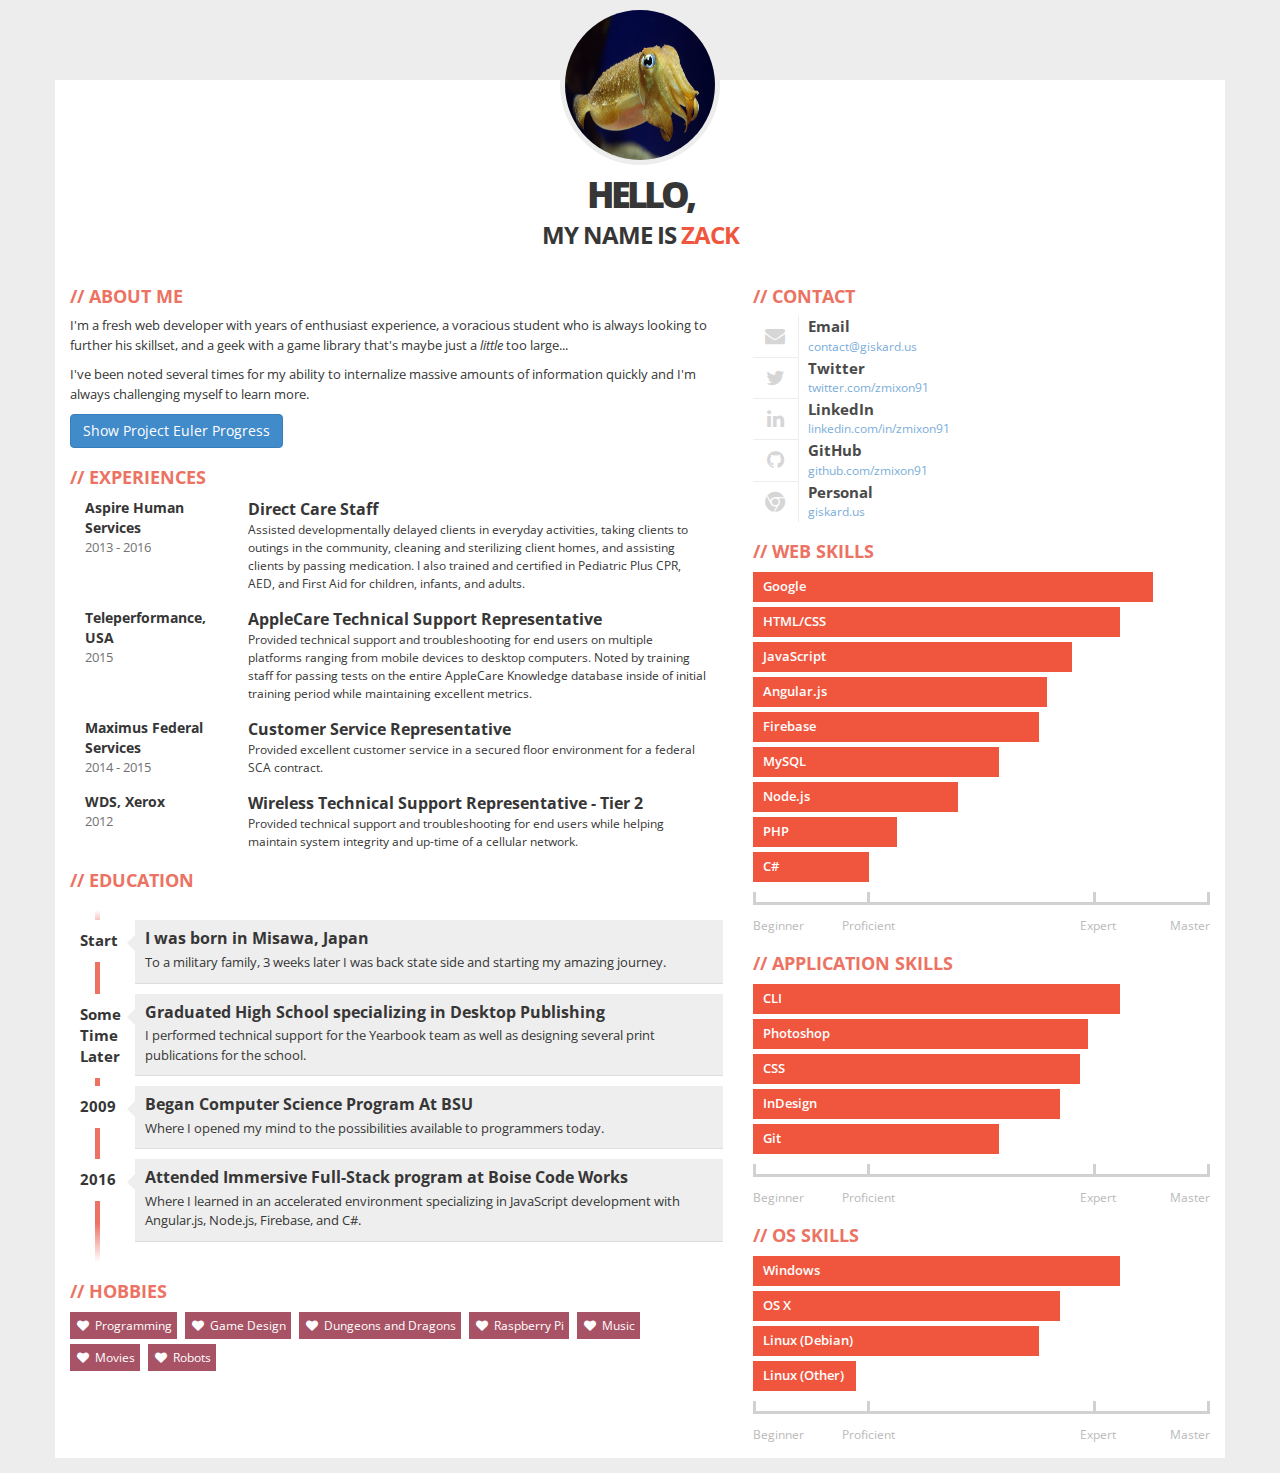
==== commit a60fc650: "tweaks" ====
--- a/index.html
+++ b/index.html
@@ -1,185 +1,239 @@
 <!DOCTYPE html>
 <html lang="en">
-  <head>
-    <meta charset="utf-8">
-    <meta http-equiv="X-UA-Compatible" content="IE=edge,chrome=1" />
-    <meta name="viewport" content="width=device-width, initial-scale=1">
-    <title>Resume - Zachary Mixon</title>
-    <link href="assets/styles/bootstrap.min.css" rel="stylesheet">
-    <link rel="stylesheet" href="https://maxcdn.bootstrapcdn.com/font-awesome/4.5.0/css/font-awesome.min.css">
-    <link href="assets/styles/main.css" rel="stylesheet">
-    <!--[if lt IE 9]>
-      <script src="js/html5shiv.js"></script>
-      <script src="js/respond.min.js"></script>
-    <![endif]-->
-  </head>
-  <body>
-    <div class="container">
-      <div class="row">
-        <div class="col-xs-12">
-          <div id="photo-header" class="text-center">
-            <!-- PHOTO (AVATAR) -->
-            <div id="photo">
-              <img src="assets/img/thatMe.jpg" alt="avatar">
-            </div>
-            <div id="text-header">
-              <h1>Hello,<br> my name is <span>Zack</span><sup>24yo</sup> and this is my resume</h1>
-            </div>
-          </div>
-        </div>
-      </div>
-      <div class="row">
-        <div class="col-xs-12 col-sm-7">
-          <!-- ABOUT ME -->
-          <div class="box">
-            <h2>About Me</h2>
-            <p>I'm an aspiring coder and voracious learner who's always looking to add new skills to my repertoire and further my existing skill sets.</p>
-          </div>
-          <!-- EDUCATION -->
-          <div class="box">
-            <h2>Education</h2>
-            <ul id="education" class="clearfix">
-              <li>
-                <div class="year pull-left">1991</div>
-                <div class="description pull-right">
-                  <h3>I was born in Misawa, Japan</h3>
-                  <p>To a military family, 3 weeks later I was back state side and starting my amazing journey.</p>
-                </div>
-              </li>
-              <li>
-                <div class="year pull-left">2009</div>
-                <div class="description pull-right">
-                  <h3>Graduated High School specializing in Desktop Publishing</h3>
-                  <p>I performed technical support for the Yearbook team as well as designing several print publications for the school.</p>
-                </div>
-              </li>
-              <li>
-                <div class="year pull-left">2009</div>
-                <div class="description pull-right">
-                  <h3>Accepted into Computer Science Program At BSU</h3>
-                  <p>Where I began to open my mind to the possibilities available to programmers today.</p>
-                </div>
-              </li>
-              <li>
-                <div class="year pull-left">2016</div>
-                <div class="description pull-right">
-                  <h3>Attended class at Boise Code Works</h3>
-                  <p>Where I am currently learning in an accelerated environment so that I may do the things I love sooner.</p>
-                </div>
-              </li>
-            </ul>
-          </div>
-          <!-- EXPERIENCES -->
-          <div class="box">
-            <h2>Experiences</h2>
-            <div class="job clearfix">
-              <div class="col-xs-3">
-                <div class="where">Aspire Human Services</div>
-                <div class="year">2013 - 2016</div>
-              </div>
-              <div class="col-xs-9">
-                <div class="profession">Direct Care Staff</div>
-                <div class="description">Duties include assisting developmentally delayed clients in everyday activities, taking clients to outings in the community, cleaning and sterilizing client homes, and assisting clients by passing medication. I also trained and certified in Pediatric Plus CPR, AED, and First Aid for children, infants, and adults</div>
-              </div>
-            </div>
-            <div class="job clearfix">
-              <div class="col-xs-3">
-                <div class="where">Teleperformance, USA</div>
-                <div class="year">2015</div>
-              </div>
-              <div class="col-xs-9">
-                <div class="profession">AppleCare Technical Support Representative</div>
-                <div class="description">Provided technical support and troubleshooting for end users on multiple platforms ranging from mobile devices to desktop computers.</div>
-              </div>
-            </div>
-            <div class="job clearfix">
-              <div class="col-xs-3">
-                <div class="where">Maximus Federal Services</div>
-                <div class="year">2014 - 2015</div>
-              </div>
-              <div class="col-xs-9">
-                <div class="profession">Customer Service Representative</div>
-                <div class="description">Provided excellent customer service in a secure floor environment for an SCA contract.</div>
-              </div>
-            </div>
-            <div class="job clearfix">
-              <div class="col-xs-3">
-                <div class="where">WDS, Xerox</div>
-                <div class="year">2012</div>
-              </div>
-              <div class="col-xs-9">
-                <div class="profession">Wireless Technical Support Representative - Tier 2</div>
-                <div class="description">Provided technical support and troubleshooting for end users while helping maintain system integrity and up-time of a cellular network.</div>
-              </div>
-            </div>
-          </div>
-        </div>
-        <div class="col-xs-12 col-sm-5">
-          <!-- CONTACT -->
-          <div class="box clearfix">
-            <h2>Contact</h2>
-            <div class="contact-item">
-              <div class="icon pull-left text-center"><span class="fa fa-phone fa-fw"></span></div>
-              <div class="title only pull-right"><a href="tel:12089956898">208 995 6898</a></div>
-            </div>
-            <div class="contact-item">
-              <div class="icon pull-left text-center"><span class="fa fa-envelope fa-fw"></span></div>
-              <div class="title only pull-right"><a href="mailto:zmixon91@gmail.com">zmixon91@gmail.com</a></div>
-            </div>
-            <div class="contact-item">
-              <div class="icon pull-left text-center"><span class="fa fa-twitter fa-fw"></span></div>
-              <div class="title pull-right">Twitter</div>
-              <div class="description pull-right"><a href="https://www.twitter.com/zmixon91">twitter.com/zmixon91</a></div>
-            </div>
-            <div class="contact-item">
-              <div class="icon pull-left text-center"><span class="fa fa-linkedin fa-fw"></span></div>
-              <div class="title pull-right">LinkedIn</div>
-              <div class="description pull-right"><a href="https://www.linkedin.com/in/zmixon91">linkedin.com/in/zmixon91</a></div>
-            </div>
-            <div class="contact-item">
-              <div class="icon pull-left text-center"><span class="fa fa-github fa-fw"></span></div>
-              <div class="title pull-right">GitHub</div>
-              <div class="description pull-right"><a href="https://zmixon91.github.io">zmixon91.github.io</a></div>
-            </div>
-            <div class="contact-item">
-              <div class="icon pull-left text-center"><span class="fa fa-chrome fa-fw"></span></div>
-              <div class="title pull-right">Personal</div>
-              <div class="description pull-right"><a href="http://giskard.us">giskard.us</a></div>
-            </div>
-          </div>
-          <!-- SKILLS -->
-          <div class="box">
-            <h2>Skills</h2>
-            <div class="skills">
-              <div class="item-skills" data-percent="1.00">HTML</div>
-              <div class="item-skills" data-percent="0.80">CSS</div>
-              <div class="item-skills" data-percent="0.50">MySQL</div>
-              <div class="item-skills" data-percent="0.25">PHP</div>
-              <div class="item-skills" data-percent="0.25">Git</div>
-              <div class="item-skills" data-percent="0.10">JavaScript</div>
-              <div class="skills-legend clearfix">
-                <div class="legend-left legend">Beginner</div>
-                <div class="legend-left legend"><span>Proficient</span></div>
-                <div class="legend-right legend"><span>Expert</span></div>
-                <div class="legend-right legend">Master</div>
-              </div>
-            </div>
-          </div>
-          <!-- HOBBIES -->
-          <div class="box">
-            <h2>Hobbies</h2>
-            <div class="hobby">Programming</div>
-            <div class="hobby">Game Design</div>
-            <div class="hobby">Dungeons and Dragons</div>
-          </div>
-        </div>
-      </div>
-    </div>
-    <!-- JQUERY -->
-    <script src="assets/js/jquery.min.js"></script>
-    <!-- BOOTSTRAP -->
-    <script src="assets/js/bootstrap.min.js"></script>
-    <!-- SCRIPTS -->
-    <script src="assets/js/scripts.js"></script>
-  </body>
+
+<head>
+	<meta charset="utf-8">
+	<meta http-equiv="X-UA-Compatible" content="IE=edge,chrome=1" />
+	<meta name="viewport" content="width=device-width, initial-scale=1">
+	<title>Resume - Zachary Mixon</title>
+	<link href="assets/styles/bootstrap.min.css" rel="stylesheet">
+	<link rel="stylesheet" href="https://maxcdn.bootstrapcdn.com/font-awesome/4.5.0/css/font-awesome.min.css">
+	<link href="assets/styles/main.css" rel="stylesheet">
+	<script>
+		console.log("Decepticons rule!");
+	</script>
+</head>
+
+<body>
+	<div class="container">
+		<div class="row">
+			<div class="col-xs-12">
+				<div id="photo-header" class="text-center">
+					<!-- PHOTO (AVATAR) -->
+					<div id="photo">
+						<img src="assets/img/thatMe.jpg" alt="avatar">
+					</div>
+					<div id="text-header">
+						<h1>Hello,<br> my name is <span>Zack</span></h1>
+					</div>
+				</div>
+			</div>
+		</div>
+		<div class="row">
+			<div class="col-xs-12 col-sm-7">
+				<!-- ABOUT ME -->
+				<div class="box">
+					<h2>About Me</h2>
+					<p>
+						I'm a fresh web developer with years of enthusiast experience, a voracious student who is always looking to further his skillset,
+						and a geek with a game library that's maybe just a <i>little</i> too large...
+					</p>
+					<p>
+						I've been noted several times for my ability to internalize massive amounts of information quickly and I'm always challenging
+						myself to learn more.
+					</p>
+					<p>
+						<div id="spoiler" style="display:none">
+							<a href="https://projecteuler.net">
+								<img src="https://projecteuler.net/profile/zmixon91.png" alt="My Progress">
+							</a>
+						</div>
+						<button class="btn btn-primary" title="Click to show Project Euler Progress" type="button" onclick="if(document.getElementById('spoiler') .style.display=='none') {document.getElementById('spoiler') .style.display=''}else{document.getElementById('spoiler') .style.display='none'}">Show Project Euler Progress</button>
+					</p>
+				</div>
+				<!-- EXPERIENCES -->
+				<div class="box">
+					<h2>Experiences</h2>
+					<div class="job clearfix">
+						<div class="col-xs-3">
+							<div class="where">Aspire Human Services</div>
+							<div class="year">2013 - 2016</div>
+						</div>
+						<div class="col-xs-9">
+							<div class="profession">Direct Care Staff</div>
+							<div class="description">Assisted developmentally delayed clients in everyday activities, taking clients to outings in the community, cleaning
+								and sterilizing client homes, and assisting clients by passing medication. I also trained and certified in Pediatric
+								Plus CPR, AED, and First Aid for children, infants, and adults.</div>
+						</div>
+					</div>
+					<div class="job clearfix">
+						<div class="col-xs-3">
+							<div class="where">Teleperformance, USA</div>
+							<div class="year">2015</div>
+						</div>
+						<div class="col-xs-9">
+							<div class="profession">AppleCare Technical Support Representative</div>
+							<div class="description">Provided technical support and troubleshooting for end users on multiple platforms ranging from mobile devices to
+								desktop computers. Noted by training staff for passing tests on the entire AppleCare Knowledge database inside of
+								initial training period while maintaining excellent metrics.</div>
+						</div>
+					</div>
+					<div class="job clearfix">
+						<div class="col-xs-3">
+							<div class="where">Maximus Federal Services</div>
+							<div class="year">2014 - 2015</div>
+						</div>
+						<div class="col-xs-9">
+							<div class="profession">Customer Service Representative</div>
+							<div class="description">Provided excellent customer service in a secured floor environment for a federal SCA contract.</div>
+						</div>
+					</div>
+					<div class="job clearfix">
+						<div class="col-xs-3">
+							<div class="where">WDS, Xerox</div>
+							<div class="year">2012</div>
+						</div>
+						<div class="col-xs-9">
+							<div class="profession">Wireless Technical Support Representative - Tier 2</div>
+							<div class="description">Provided technical support and troubleshooting for end users while helping maintain system integrity and up-time of
+								a cellular network.</div>
+						</div>
+					</div>
+				</div>
+				<!-- EDUCATION -->
+				<div class="box">
+					<h2>Education</h2>
+					<ul id="education" class="clearfix">
+						<li>
+							<div class="year pull-left">Start</div>
+							<div class="description pull-right">
+								<h3>I was born in Misawa, Japan</h3>
+								<p>To a military family, 3 weeks later I was back state side and starting my amazing journey.</p>
+							</div>
+						</li>
+						<li>
+							<div class="year pull-left">Some Time Later</div>
+							<div class="description pull-right">
+								<h3>Graduated High School specializing in Desktop Publishing</h3>
+								<p>I performed technical support for the Yearbook team as well as designing several print publications for the school.</p>
+							</div>
+						</li>
+						<li>
+							<div class="year pull-left">2009</div>
+							<div class="description pull-right">
+								<h3>Began Computer Science Program At BSU</h3>
+								<p>Where I opened my mind to the possibilities available to programmers today.</p>
+							</div>
+						</li>
+						<li>
+							<div class="year pull-left">2016</div>
+							<div class="description pull-right">
+								<h3>Attended Immersive Full-Stack program at Boise Code Works</h3>
+								<p>Where I learned in an accelerated environment specializing in JavaScript development with Angular.js, Node.js, Firebase,
+									and C#.</p>
+							</div>
+						</li>
+					</ul>
+				</div>
+				<!-- HOBBIES -->
+				<div class="box">
+					<h2>Hobbies</h2>
+					<div class="hobby">Programming</div>
+					<div class="hobby">Game Design</div>
+					<div class="hobby">Dungeons and Dragons</div>
+					<div class="hobby">Raspberry Pi</div>
+					<div class="hobby">Music</div>
+					<div class="hobby">Movies</div>
+					<div class="hobby">Robots</div>
+				</div>
+			</div>
+			<div class="col-xs-12 col-sm-5">
+				<!-- CONTACT -->
+				<div class="box clearfix">
+					<h2>Contact</h2>
+					<div class="contact-item">
+						<div class="icon pull-left text-center"><span class="fa fa-envelope fa-fw"></span></div>
+						<div class="title pull-right">Email</div>
+						<div class="description only pull-right"><a href="mailto:contact@giskard.us">contact@giskard.us</a></div>
+					</div>
+					<div class="contact-item">
+						<div class="icon pull-left text-center"><span class="fa fa-twitter fa-fw"></span></div>
+						<div class="title pull-right">Twitter</div>
+						<div class="description pull-right"><a href="https://www.twitter.com/zmixon91">twitter.com/zmixon91</a></div>
+					</div>
+					<div class="contact-item">
+						<div class="icon pull-left text-center"><span class="fa fa-linkedin fa-fw"></span></div>
+						<div class="title pull-right">LinkedIn</div>
+						<div class="description pull-right"><a href="https://www.linkedin.com/in/zmixon91">linkedin.com/in/zmixon91</a></div>
+					</div>
+					<div class="contact-item">
+						<div class="icon pull-left text-center"><span class="fa fa-github fa-fw"></span></div>
+						<div class="title pull-right">GitHub</div>
+						<div class="description pull-right"><a href="https://github.com/zmixon91">github.com/zmixon91</a></div>
+					</div>
+					<div class="contact-item">
+						<div class="icon pull-left text-center"><span class="fa fa-chrome fa-fw"></span></div>
+						<div class="title pull-right">Personal</div>
+						<div class="description pull-right"><a href="http://giskard.us">giskard.us</a></div>
+					</div>
+				</div>
+				<!-- SKILLS -->
+				<div class="box">
+					<h2>Web Skills</h2>
+					<div class="skills">
+						<div class="item-skills" data-percent="0.98">Google</div>
+						<div class="item-skills" data-percent="0.90">HTML/CSS</div>
+						<div class="item-skills" data-percent="0.78">JavaScript</div>
+						<div class="item-skills" data-percent="0.72">Angular.js</div>
+						<div class="item-skills" data-percent="0.70">Firebase</div>
+						<div class="item-skills" data-percent="0.60">MySQL</div>
+						<div class="item-skills" data-percent="0.50">Node.js</div>
+						<div class="item-skills" data-percent="0.35">PHP</div>
+						<div class="item-skills" data-percent="0.28">C#</div>
+						<div class="skills-legend clearfix">
+							<div class="legend-left legend">Beginner</div>
+							<div class="legend-left legend"><span>Proficient</span></div>
+							<div class="legend-right legend"><span>Expert</span></div>
+							<div class="legend-right legend">Master</div>
+						</div>
+					</div>
+					<h2>Application Skills</h2>
+					<div class="skills">
+						<div class="item-skills" data-percent="0.90">CLI</div>
+						<div class="item-skills" data-percent="0.82">Photoshop</div>
+						<div class="item-skills" data-percent="0.80">CSS</div>
+						<div class="item-skills" data-percent="0.75">InDesign</div>
+						<div class="item-skills" data-percent="0.60">Git</div>
+						<div class="skills-legend clearfix">
+							<div class="legend-left legend">Beginner</div>
+							<div class="legend-left legend"><span>Proficient</span></div>
+							<div class="legend-right legend"><span>Expert</span></div>
+							<div class="legend-right legend">Master</div>
+						</div>
+					</div>
+					<h2>OS Skills</h2>
+					<div class="skills">
+						<div class="item-skills" data-percent="0.90">Windows</div>
+						<div class="item-skills" data-percent="0.75">OS X</div>
+						<div class="item-skills" data-percent="0.70">Linux (Debian)</div>
+						<div class="item-skills" data-percent="0.25">Linux (Other)</div>
+						<div class="skills-legend clearfix">
+							<div class="legend-left legend">Beginner</div>
+							<div class="legend-left legend"><span>Proficient</span></div>
+							<div class="legend-right legend"><span>Expert</span></div>
+							<div class="legend-right legend">Master</div>
+						</div>
+					</div>
+				</div>
+			</div>
+		</div>
+	</div>
+	<!-- JQUERY -->
+	<script src="assets/js/jquery.min.js"></script>
+	<!-- BOOTSTRAP -->
+	<script src="assets/js/bootstrap.min.js"></script>
+	<!-- SCRIPTS -->
+	<script src="assets/js/scripts.js"></script>
+</body>
+
 </html>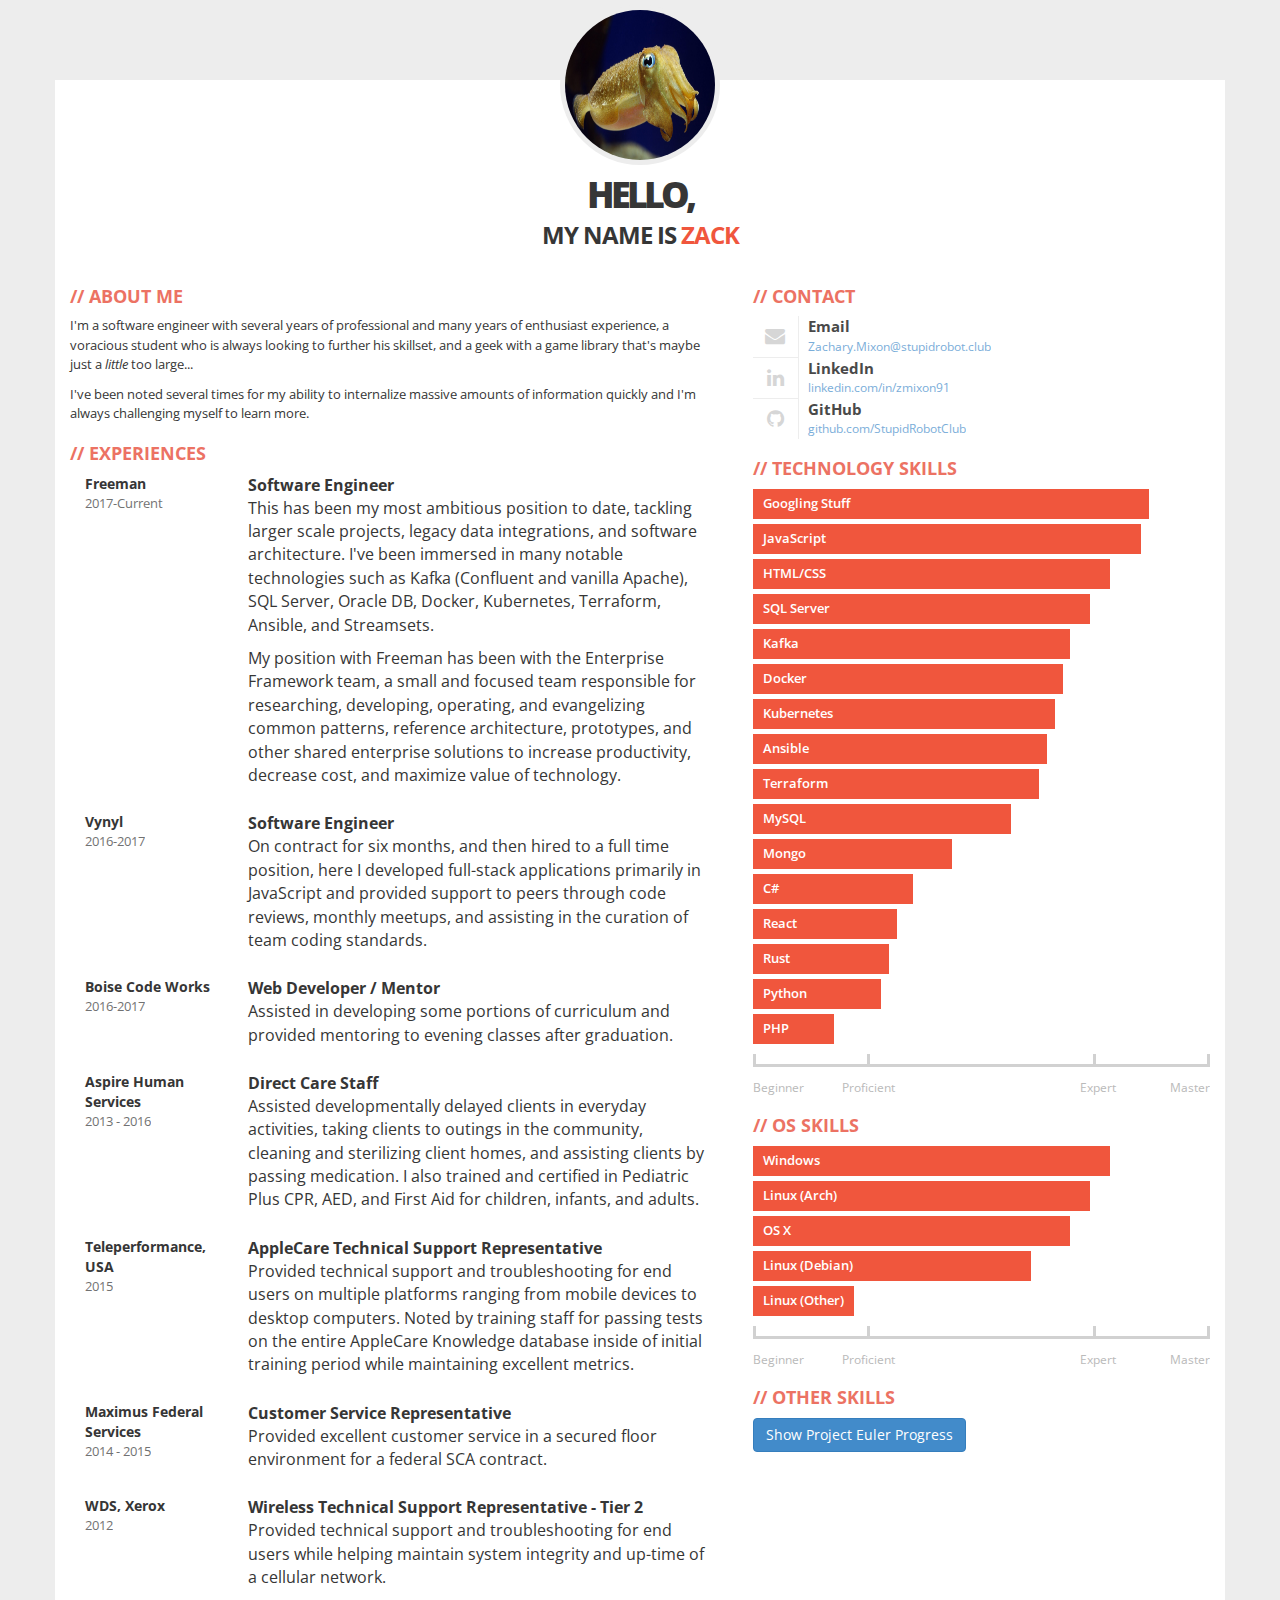
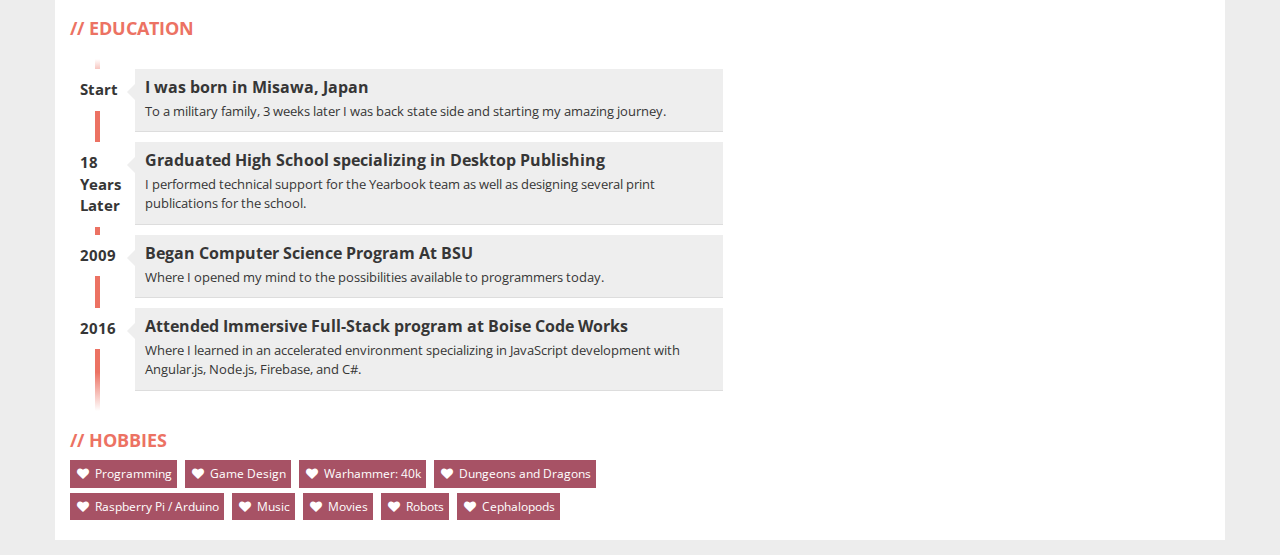
==== commit 1c18f2ed: "Update index.html" ====
--- a/index.html
+++ b/index.html
@@ -2,238 +2,305 @@
 <html lang="en">
 
 <head>
-	<meta charset="utf-8">
-	<meta http-equiv="X-UA-Compatible" content="IE=edge,chrome=1" />
-	<meta name="viewport" content="width=device-width, initial-scale=1">
-	<title>Resume - Zachary Mixon</title>
-	<link href="assets/styles/bootstrap.min.css" rel="stylesheet">
-	<link rel="stylesheet" href="https://maxcdn.bootstrapcdn.com/font-awesome/4.5.0/css/font-awesome.min.css">
-	<link href="assets/styles/main.css" rel="stylesheet">
-	<script>
-		console.log("Decepticons rule!");
-	</script>
+  <meta charset="utf-8">
+  <meta http-equiv="X-UA-Compatible" content="IE=edge,chrome=1" />
+  <meta name="viewport" content="width=device-width, initial-scale=1">
+  <title>Resume - Zachary Mixon</title>
+  <link href="assets/styles/bootstrap.min.css" rel="stylesheet">
+  <link rel="stylesheet" href="https://maxcdn.bootstrapcdn.com/font-awesome/4.5.0/css/font-awesome.min.css">
+  <link href="assets/styles/main.css" rel="stylesheet">
+  <script>
+    console.log("Decepticons rule!");
+  </script>
 </head>
 
 <body>
-	<div class="container">
-		<div class="row">
-			<div class="col-xs-12">
-				<div id="photo-header" class="text-center">
-					<!-- PHOTO (AVATAR) -->
-					<div id="photo">
-						<img src="assets/img/thatMe.jpg" alt="avatar">
-					</div>
-					<div id="text-header">
-						<h1>Hello,<br> my name is <span>Zack</span></h1>
-					</div>
-				</div>
-			</div>
-		</div>
-		<div class="row">
-			<div class="col-xs-12 col-sm-7">
-				<!-- ABOUT ME -->
-				<div class="box">
-					<h2>About Me</h2>
-					<p>
-						I'm a fresh web developer with years of enthusiast experience, a voracious student who is always looking to further his skillset,
-						and a geek with a game library that's maybe just a <i>little</i> too large...
-					</p>
-					<p>
-						I've been noted several times for my ability to internalize massive amounts of information quickly and I'm always challenging
-						myself to learn more.
-					</p>
-					<p>
-						<div id="spoiler" style="display:none">
-							<a href="https://projecteuler.net">
-								<img src="https://projecteuler.net/profile/zmixon91.png" alt="My Progress">
-							</a>
-						</div>
-						<button class="btn btn-primary" title="Click to show Project Euler Progress" type="button" onclick="if(document.getElementById('spoiler') .style.display=='none') {document.getElementById('spoiler') .style.display=''}else{document.getElementById('spoiler') .style.display='none'}">Show Project Euler Progress</button>
-					</p>
-				</div>
-				<!-- EXPERIENCES -->
-				<div class="box">
-					<h2>Experiences</h2>
-					<div class="job clearfix">
-						<div class="col-xs-3">
-							<div class="where">Aspire Human Services</div>
-							<div class="year">2013 - 2016</div>
-						</div>
-						<div class="col-xs-9">
-							<div class="profession">Direct Care Staff</div>
-							<div class="description">Assisted developmentally delayed clients in everyday activities, taking clients to outings in the community, cleaning
-								and sterilizing client homes, and assisting clients by passing medication. I also trained and certified in Pediatric
-								Plus CPR, AED, and First Aid for children, infants, and adults.</div>
-						</div>
-					</div>
-					<div class="job clearfix">
-						<div class="col-xs-3">
-							<div class="where">Teleperformance, USA</div>
-							<div class="year">2015</div>
-						</div>
-						<div class="col-xs-9">
-							<div class="profession">AppleCare Technical Support Representative</div>
-							<div class="description">Provided technical support and troubleshooting for end users on multiple platforms ranging from mobile devices to
-								desktop computers. Noted by training staff for passing tests on the entire AppleCare Knowledge database inside of
-								initial training period while maintaining excellent metrics.</div>
-						</div>
-					</div>
-					<div class="job clearfix">
-						<div class="col-xs-3">
-							<div class="where">Maximus Federal Services</div>
-							<div class="year">2014 - 2015</div>
-						</div>
-						<div class="col-xs-9">
-							<div class="profession">Customer Service Representative</div>
-							<div class="description">Provided excellent customer service in a secured floor environment for a federal SCA contract.</div>
-						</div>
-					</div>
-					<div class="job clearfix">
-						<div class="col-xs-3">
-							<div class="where">WDS, Xerox</div>
-							<div class="year">2012</div>
-						</div>
-						<div class="col-xs-9">
-							<div class="profession">Wireless Technical Support Representative - Tier 2</div>
-							<div class="description">Provided technical support and troubleshooting for end users while helping maintain system integrity and up-time of
-								a cellular network.</div>
-						</div>
-					</div>
-				</div>
-				<!-- EDUCATION -->
-				<div class="box">
-					<h2>Education</h2>
-					<ul id="education" class="clearfix">
-						<li>
-							<div class="year pull-left">Start</div>
-							<div class="description pull-right">
-								<h3>I was born in Misawa, Japan</h3>
-								<p>To a military family, 3 weeks later I was back state side and starting my amazing journey.</p>
-							</div>
-						</li>
-						<li>
-							<div class="year pull-left">Some Time Later</div>
-							<div class="description pull-right">
-								<h3>Graduated High School specializing in Desktop Publishing</h3>
-								<p>I performed technical support for the Yearbook team as well as designing several print publications for the school.</p>
-							</div>
-						</li>
-						<li>
-							<div class="year pull-left">2009</div>
-							<div class="description pull-right">
-								<h3>Began Computer Science Program At BSU</h3>
-								<p>Where I opened my mind to the possibilities available to programmers today.</p>
-							</div>
-						</li>
-						<li>
-							<div class="year pull-left">2016</div>
-							<div class="description pull-right">
-								<h3>Attended Immersive Full-Stack program at Boise Code Works</h3>
-								<p>Where I learned in an accelerated environment specializing in JavaScript development with Angular.js, Node.js, Firebase,
-									and C#.</p>
-							</div>
-						</li>
-					</ul>
-				</div>
-				<!-- HOBBIES -->
-				<div class="box">
-					<h2>Hobbies</h2>
-					<div class="hobby">Programming</div>
-					<div class="hobby">Game Design</div>
-					<div class="hobby">Dungeons and Dragons</div>
-					<div class="hobby">Raspberry Pi</div>
-					<div class="hobby">Music</div>
-					<div class="hobby">Movies</div>
-					<div class="hobby">Robots</div>
-				</div>
-			</div>
-			<div class="col-xs-12 col-sm-5">
-				<!-- CONTACT -->
-				<div class="box clearfix">
-					<h2>Contact</h2>
-					<div class="contact-item">
-						<div class="icon pull-left text-center"><span class="fa fa-envelope fa-fw"></span></div>
-						<div class="title pull-right">Email</div>
-						<div class="description only pull-right"><a href="mailto:contact@giskard.us">contact@giskard.us</a></div>
-					</div>
-					<div class="contact-item">
-						<div class="icon pull-left text-center"><span class="fa fa-twitter fa-fw"></span></div>
-						<div class="title pull-right">Twitter</div>
-						<div class="description pull-right"><a href="https://www.twitter.com/zmixon91">twitter.com/zmixon91</a></div>
-					</div>
-					<div class="contact-item">
-						<div class="icon pull-left text-center"><span class="fa fa-linkedin fa-fw"></span></div>
-						<div class="title pull-right">LinkedIn</div>
-						<div class="description pull-right"><a href="https://www.linkedin.com/in/zmixon91">linkedin.com/in/zmixon91</a></div>
-					</div>
-					<div class="contact-item">
-						<div class="icon pull-left text-center"><span class="fa fa-github fa-fw"></span></div>
-						<div class="title pull-right">GitHub</div>
-						<div class="description pull-right"><a href="https://github.com/zmixon91">github.com/zmixon91</a></div>
-					</div>
-					<div class="contact-item">
-						<div class="icon pull-left text-center"><span class="fa fa-chrome fa-fw"></span></div>
-						<div class="title pull-right">Personal</div>
-						<div class="description pull-right"><a href="http://giskard.us">giskard.us</a></div>
-					</div>
-				</div>
-				<!-- SKILLS -->
-				<div class="box">
-					<h2>Web Skills</h2>
-					<div class="skills">
-						<div class="item-skills" data-percent="0.98">Google</div>
-						<div class="item-skills" data-percent="0.90">HTML/CSS</div>
-						<div class="item-skills" data-percent="0.78">JavaScript</div>
-						<div class="item-skills" data-percent="0.72">Angular.js</div>
-						<div class="item-skills" data-percent="0.70">Firebase</div>
-						<div class="item-skills" data-percent="0.60">MySQL</div>
-						<div class="item-skills" data-percent="0.50">Node.js</div>
-						<div class="item-skills" data-percent="0.35">PHP</div>
-						<div class="item-skills" data-percent="0.28">C#</div>
-						<div class="skills-legend clearfix">
-							<div class="legend-left legend">Beginner</div>
-							<div class="legend-left legend"><span>Proficient</span></div>
-							<div class="legend-right legend"><span>Expert</span></div>
-							<div class="legend-right legend">Master</div>
-						</div>
-					</div>
-					<h2>Application Skills</h2>
-					<div class="skills">
-						<div class="item-skills" data-percent="0.90">CLI</div>
-						<div class="item-skills" data-percent="0.82">Photoshop</div>
-						<div class="item-skills" data-percent="0.80">CSS</div>
-						<div class="item-skills" data-percent="0.75">InDesign</div>
-						<div class="item-skills" data-percent="0.60">Git</div>
-						<div class="skills-legend clearfix">
-							<div class="legend-left legend">Beginner</div>
-							<div class="legend-left legend"><span>Proficient</span></div>
-							<div class="legend-right legend"><span>Expert</span></div>
-							<div class="legend-right legend">Master</div>
-						</div>
-					</div>
-					<h2>OS Skills</h2>
-					<div class="skills">
-						<div class="item-skills" data-percent="0.90">Windows</div>
-						<div class="item-skills" data-percent="0.75">OS X</div>
-						<div class="item-skills" data-percent="0.70">Linux (Debian)</div>
-						<div class="item-skills" data-percent="0.25">Linux (Other)</div>
-						<div class="skills-legend clearfix">
-							<div class="legend-left legend">Beginner</div>
-							<div class="legend-left legend"><span>Proficient</span></div>
-							<div class="legend-right legend"><span>Expert</span></div>
-							<div class="legend-right legend">Master</div>
-						</div>
-					</div>
-				</div>
-			</div>
-		</div>
-	</div>
-	<!-- JQUERY -->
-	<script src="assets/js/jquery.min.js"></script>
-	<!-- BOOTSTRAP -->
-	<script src="assets/js/bootstrap.min.js"></script>
-	<!-- SCRIPTS -->
-	<script src="assets/js/scripts.js"></script>
+  <div class="container">
+    <div class="row">
+      <div class="col-xs-12">
+        <div id="photo-header" class="text-center">
+          <!-- PHOTO (AVATAR) -->
+          <div id="photo">
+            <img src="assets/img/thatMe.jpg" alt="avatar">
+          </div>
+          <div id="text-header">
+            <h1>Hello,<br> my name is <span>Zack</span></h1>
+          </div>
+        </div>
+      </div>
+    </div>
+    <div class="row">
+      <div class="col-xs-12 col-sm-7">
+        <!-- ABOUT ME -->
+        <div class="box">
+          <h2>About Me</h2>
+          <p>
+            I'm a software engineer with several years of professional and many years of enthusiast experience, a
+            voracious student who is always looking to further his skillset,
+            and a geek with a game library that's maybe just a <i>little</i> too large...
+          </p>
+          <p>
+            I've been noted several times for my ability to internalize massive amounts of information quickly and I'm
+            always challenging
+            myself to learn more.
+          </p>
+        </div>
+        <!-- EXPERIENCES -->
+        <div class="box">
+          <h2>Experiences</h2>
+          <div class="job clearfix">
+            <div class="col-xs-3">
+              <div class="where">Freeman</div>
+              <div class="year">2017-Current</div>
+            </div>
+            <div class="col-xs-9">
+              <div class="profession">Software Engineer</div>
+              <div class="description">
+                <p>
+                  This has been my most ambitious position to date, tackling larger scale projects,
+                  legacy data integrations, and software architecture. I've been immersed in many notable technologies
+                  such as Kafka (Confluent and vanilla Apache), SQL Server, Oracle DB, Docker, Kubernetes, Terraform,
+                  Ansible, and Streamsets.
+                </p>
+                <p>
+                  My position with Freeman has been with the Enterprise Framework team, a small and focused team
+                  responsible for researching, developing, operating, and evangelizing common patterns, reference
+                  architecture, prototypes, and other shared enterprise solutions to increase productivity, decrease
+                  cost, and maximize value of technology.
+                </p>
+              </div>
+            </div>
+          </div>
+          <div class="job clearfix">
+            <div class="col-xs-3">
+              <div class="where">Vynyl</div>
+              <div class="year">2016-2017</div>
+            </div>
+            <div class="col-xs-9">
+              <div class="profession">Software Engineer</div>
+              <div class="description">
+                <p>
+                  On contract for six months, and then hired to a full time position, here I developed full-stack
+                  applications primarily in JavaScript and provided support to peers through code reviews, monthly
+                  meetups, and assisting in the curation of team coding standards.
+                </p>
+              </div>
+            </div>
+          </div>
+          <div class="job clearfix">
+            <div class="col-xs-3">
+              <div class="where">Boise Code Works</div>
+              <div class="year">2016-2017</div>
+            </div>
+            <div class="col-xs-9">
+              <div class="profession">Web Developer / Mentor</div>
+              <div class="description">
+                <p>
+                  Assisted in developing some portions of curriculum and provided mentoring to evening classes after
+                  graduation.
+                </p>
+              </div>
+            </div>
+          </div>
+          <div class="job clearfix">
+            <div class="col-xs-3">
+              <div class="where">Aspire Human Services</div>
+              <div class="year">2013 - 2016</div>
+            </div>
+            <div class="col-xs-9">
+              <div class="profession">Direct Care Staff</div>
+              <div class="description">
+                <p>
+                  Assisted developmentally delayed clients in everyday activities, taking clients to outings in the
+                  community, cleaning and sterilizing client homes, and assisting clients by passing medication. I also
+                  trained and certified in Pediatric Plus CPR, AED, and First Aid for children, infants, and adults.
+                </p>
+              </div>
+            </div>
+          </div>
+          <div class="job clearfix">
+            <div class="col-xs-3">
+              <div class="where">Teleperformance, USA</div>
+              <div class="year">2015</div>
+            </div>
+            <div class="col-xs-9">
+              <div class="profession">AppleCare Technical Support Representative</div>
+              <div class="description">
+                <p>
+                  Provided technical support and troubleshooting for end users on multiple platforms ranging from mobile
+                  devices to desktop computers. Noted by training staff for passing tests on the entire AppleCare
+                  Knowledge database inside of initial training period while maintaining excellent metrics.
+                </p>
+              </div>
+            </div>
+          </div>
+          <div class="job clearfix">
+            <div class="col-xs-3">
+              <div class="where">Maximus Federal Services</div>
+              <div class="year">2014 - 2015</div>
+            </div>
+            <div class="col-xs-9">
+              <div class="profession">Customer Service Representative</div>
+              <div class="description">
+                <p>
+                  Provided excellent customer service in a secured floor environment for a federal SCA contract.
+                </p>
+              </div>
+            </div>
+          </div>
+          <div class="job clearfix">
+            <div class="col-xs-3">
+              <div class="where">WDS, Xerox</div>
+              <div class="year">2012</div>
+            </div>
+            <div class="col-xs-9">
+              <div class="profession">Wireless Technical Support Representative - Tier 2</div>
+              <div class="description">
+                <p>
+                  Provided technical support and troubleshooting for end users while helping maintain system integrity
+                  and up-time of a cellular network.
+                </p>
+              </div>
+            </div>
+          </div>
+        </div>
+        <!-- EDUCATION -->
+        <div class="box">
+          <h2>Education</h2>
+          <ul id="education" class="clearfix">
+            <li>
+              <div class="year pull-left">Start</div>
+              <div class="description pull-right">
+                <h3>I was born in Misawa, Japan</h3>
+                <p>To a military family, 3 weeks later I was back state side and starting my amazing journey.</p>
+              </div>
+            </li>
+            <li>
+              <div class="year pull-left">18 Years Later</div>
+              <div class="description pull-right">
+                <h3>Graduated High School specializing in Desktop Publishing</h3>
+                <p>I performed technical support for the Yearbook team as well as designing several print publications
+                  for the school.</p>
+              </div>
+            </li>
+            <li>
+              <div class="year pull-left">2009</div>
+              <div class="description pull-right">
+                <h3>Began Computer Science Program At BSU</h3>
+                <p>Where I opened my mind to the possibilities available to programmers today.</p>
+              </div>
+            </li>
+            <li>
+              <div class="year pull-left">2016</div>
+              <div class="description pull-right">
+                <h3>Attended Immersive Full-Stack program at Boise Code Works</h3>
+                <p>Where I learned in an accelerated environment specializing in JavaScript development with Angular.js,
+                  Node.js, Firebase, and C#.</p>
+              </div>
+            </li>
+          </ul>
+        </div>
+        <!-- HOBBIES -->
+        <div class="box">
+          <h2>Hobbies</h2>
+          <div class="hobby">Programming</div>
+          <div class="hobby">Game Design</div>
+          <div class="hobby">Warhammer: 40k</div>
+          <div class="hobby">Dungeons and Dragons</div>
+          <div class="hobby">Raspberry Pi / Arduino</div>
+          <div class="hobby">Music</div>
+          <div class="hobby">Movies</div>
+          <div class="hobby">Robots</div>
+          <div class="hobby">Cephalopods</div>
+        </div>
+      </div>
+      <div class="col-xs-12 col-sm-5">
+        <!-- CONTACT -->
+        <div class="box clearfix">
+          <h2>Contact</h2>
+          <div class="contact-item">
+            <div class="icon pull-left text-center"><span class="fa fa-envelope fa-fw"></span></div>
+            <div class="title pull-right">Email</div>
+            <div class="description only pull-right"><a
+                href="mailto:Zachary.Mixon@stupidrobot.club">Zachary.Mixon@stupidrobot.club</a></div>
+          </div>
+          <div class="contact-item">
+            <div class="icon pull-left text-center"><span class="fa fa-linkedin fa-fw"></span></div>
+            <div class="title pull-right">LinkedIn</div>
+            <div class="description pull-right"><a
+                href="https://www.linkedin.com/in/zmixon91">linkedin.com/in/zmixon91</a></div>
+          </div>
+          <div class="contact-item">
+            <div class="icon pull-left text-center"><span class="fa fa-github fa-fw"></span></div>
+            <div class="title pull-right">GitHub</div>
+            <div class="description pull-right"><a
+                href="https://github.com/stupidrobotclub">github.com/StupidRobotClub</a></div>
+          </div>
+        </div>
+        <!-- SKILLS -->
+        <div class="box">
+          <h2>Technology Skills</h2>
+          <div class="skills">
+            <div class="item-skills" data-percent="1.00">Googling Stuff</div>
+            <div class="item-skills" data-percent="0.98">JavaScript</div>
+            <div class="item-skills" data-percent="0.90">HTML/CSS</div>
+            <div class="item-skills" data-percent="0.85">SQL Server</div>
+            <div class="item-skills" data-percent="0.80">Kafka</div>
+            <div class="item-skills" data-percent="0.78">Docker</div>
+            <div class="item-skills" data-percent="0.76">Kubernetes</div>
+            <div class="item-skills" data-percent="0.74">Ansible</div>
+            <div class="item-skills" data-percent="0.72">Terraform</div>
+            <div class="item-skills" data-percent="0.65">MySQL</div>
+            <div class="item-skills" data-percent="0.50">Mongo</div>
+            <div class="item-skills" data-percent="0.40">C#</div>
+            <div class="item-skills" data-percent="0.36">React</div>
+            <div class="item-skills" data-percent="0.34">Rust</div>
+            <div class="item-skills" data-percent="0.32">Python</div>
+            <div class="item-skills" data-percent="0.20">PHP</div>
+            <div class="skills-legend clearfix">
+              <div class="legend-left legend">Beginner</div>
+              <div class="legend-left legend"><span>Proficient</span></div>
+              <div class="legend-right legend"><span>Expert</span></div>
+              <div class="legend-right legend">Master</div>
+            </div>
+          </div>
+          <h2>OS Skills</h2>
+          <div class="skills">
+            <div class="item-skills" data-percent="0.90">Windows</div>
+            <div class="item-skills" data-percent="0.85">Linux (Arch)</div>
+            <div class="item-skills" data-percent="0.80">OS X</div>
+            <div class="item-skills" data-percent="0.70">Linux (Debian)</div>
+            <div class="item-skills" data-percent="0.25">Linux (Other)</div>
+            <div class="skills-legend clearfix">
+              <div class="legend-left legend">Beginner</div>
+              <div class="legend-left legend"><span>Proficient</span></div>
+              <div class="legend-right legend"><span>Expert</span></div>
+              <div class="legend-right legend">Master</div>
+            </div>
+          </div>
+          <h2>Other Skills</h2>
+          <div>
+            <p>
+              <div id="spoiler" style="display:none">
+                <a href="https://projecteuler.net">
+                  <img src="https://projecteuler.net/profile/zmixon91.png" alt="My Progress">
+                </a>
+              </div>
+              <button id="myButton" class="btn btn-primary" title="Click to show Project Euler Progress" type="button"
+                onclick="if(document.getElementById('spoiler') .style.display==='none') {document.getElementById('spoiler').style.display='';document.getElementById('myButton').textContent='Hide Project Euler Progress'}else{document.getElementById('spoiler').style.display='none';document.getElementById('myButton').textContent='Show Project Euler Progress'}">Show
+                Project Euler Progress</button>
+            </p>
+          </div>
+        </div>
+      </div>
+    </div>
+  </div>
+  <!-- JQUERY -->
+  <script src="assets/js/jquery.min.js"></script>
+  <!-- BOOTSTRAP -->
+  <script src="assets/js/bootstrap.min.js"></script>
+  <!-- SCRIPTS -->
+  <script src="assets/js/scripts.js"></script>
 </body>
 
-</html>+</html>
